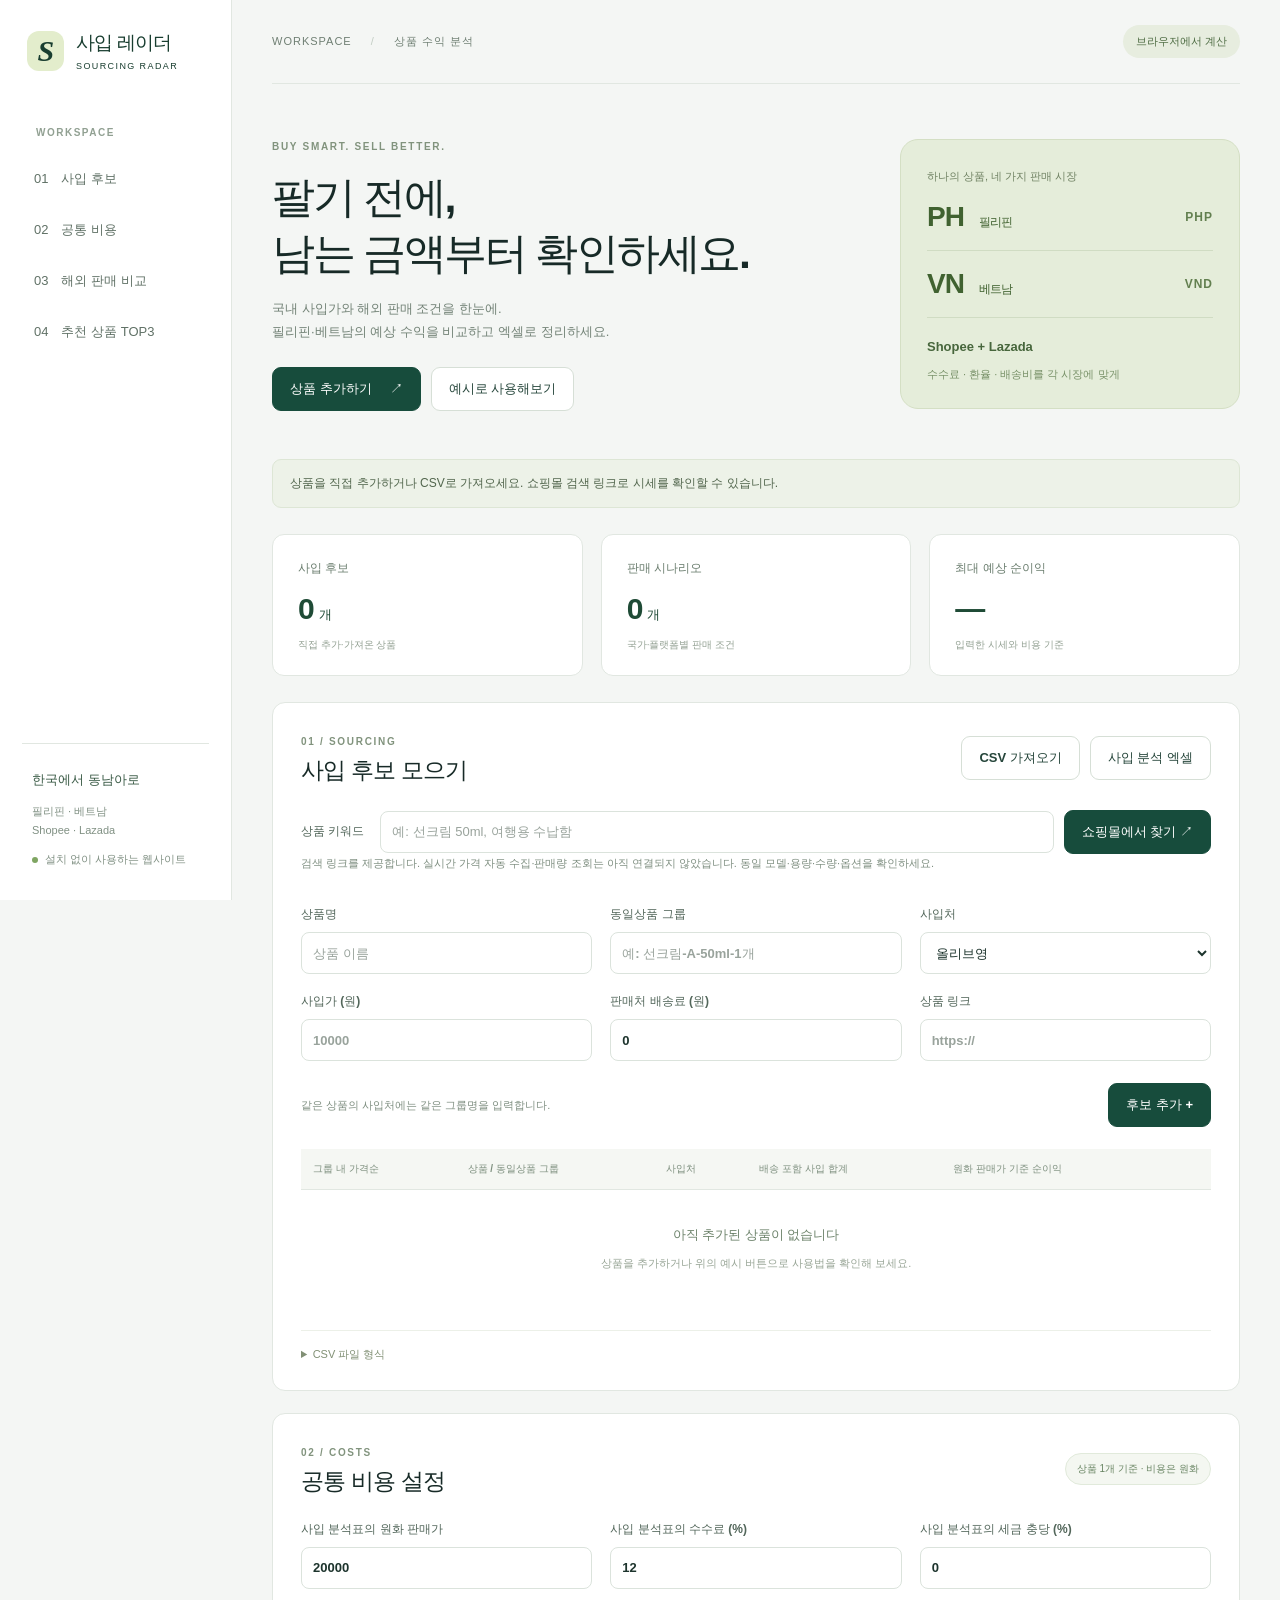
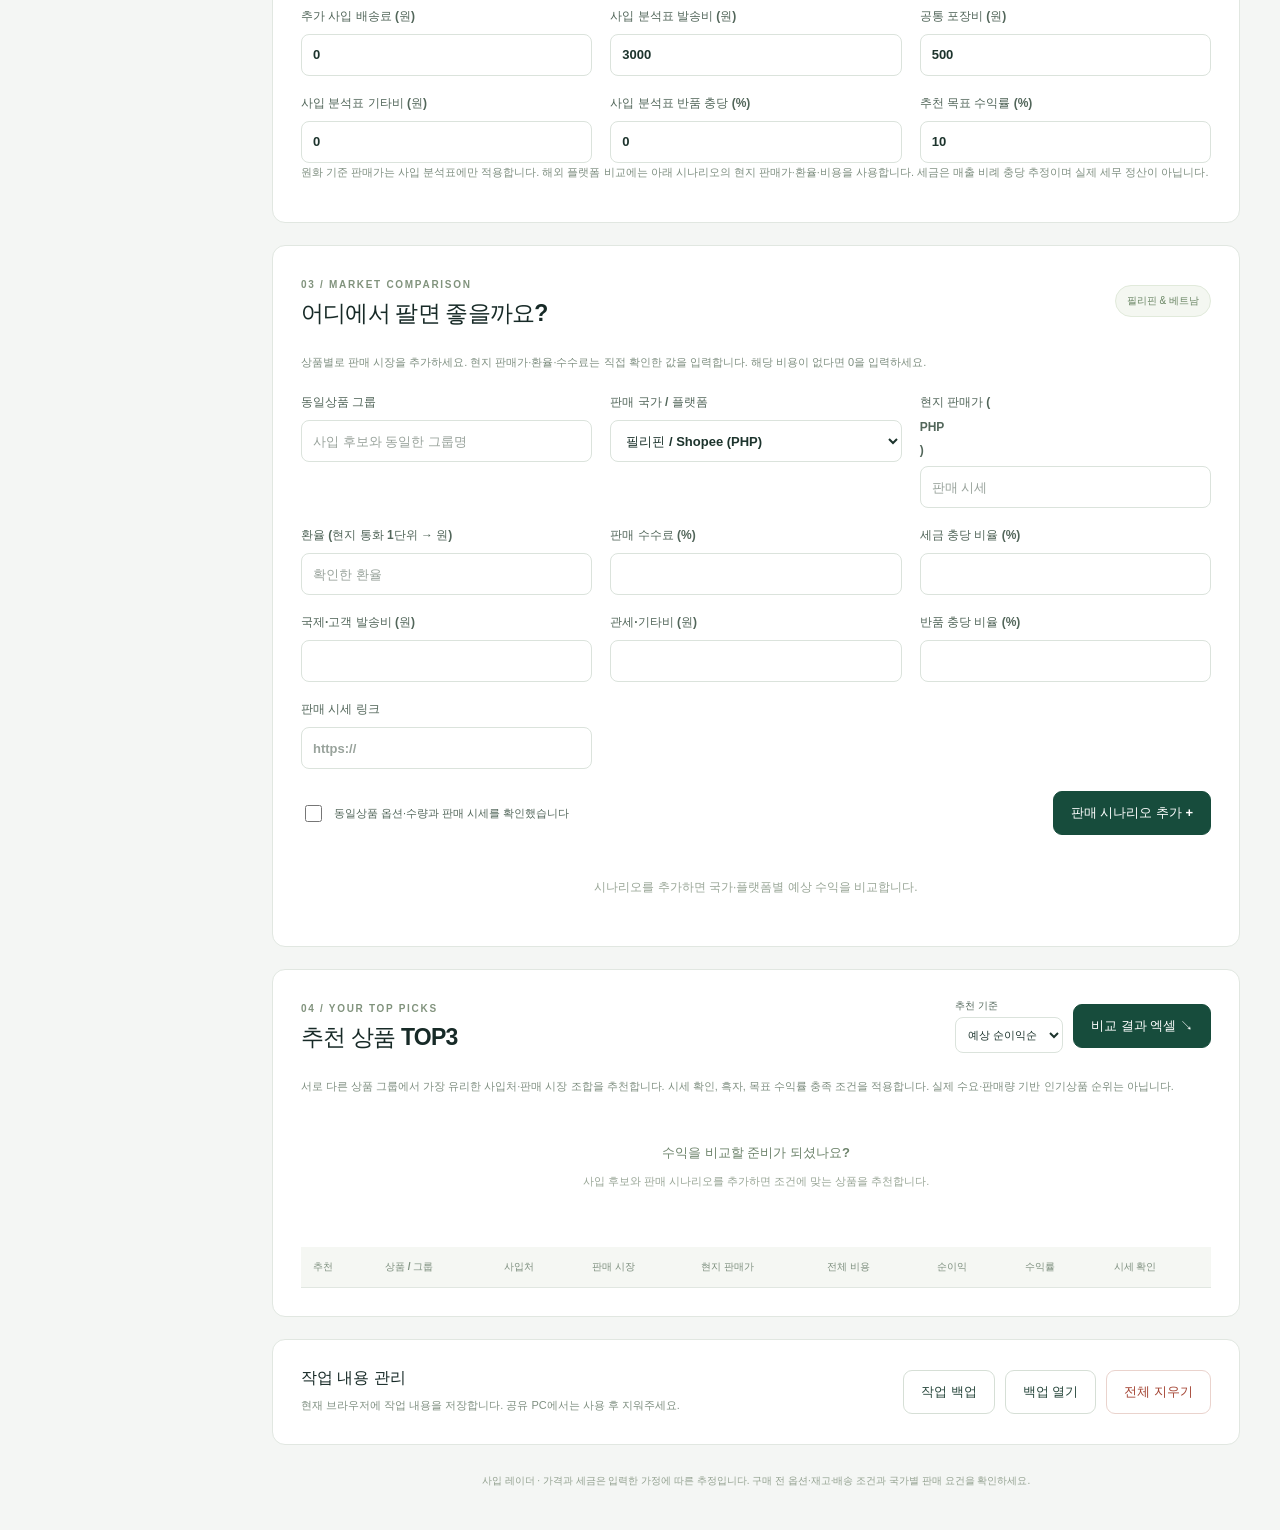
==== index.html @ 981b8dc1 "Publish installation-free sourcing website" ====
<!doctype html>
<html lang="ko">
<head>
  <meta charset="utf-8">
  <meta name="viewport" content="width=device-width,initial-scale=1">
  <meta name="description" content="한국 사입 상품의 필리핀·베트남 판매 수익을 비교하고 추천 TOP3와 엑셀 분석표를 만드는 사입 레이더">
  <title>사입 레이더 · 필리핀 & 베트남</title>
  <link rel="stylesheet" href="styles.css">
  <script defer src="core.js"></script>
  <script defer src="xlsx.js"></script>
  <script defer src="site.js"></script>
</head>
<body>
<aside class="sidebar">
  <a class="brand" href="#home"><span class="brand-icon">S</span><span>사입 레이더<small>SOURCING RADAR</small></span></a>
  <span class="nav-label">WORKSPACE</span>
  <nav aria-label="주요 메뉴"><a href="#products">01　사입 후보</a><a href="#costs">02　공통 비용</a><a href="#markets">03　해외 판매 비교</a><a href="#recommendations">04　추천 상품 TOP3</a></nav>
  <div class="sidebar-note"><strong>한국에서 동남아로</strong><p>필리핀 · 베트남<br>Shopee · Lazada</p><span class="dot"></span> 설치 없이 사용하는 웹사이트</div>
</aside>
<main id="home">
  <header><span class="breadcrumb">WORKSPACE <span>/</span> 상품 수익 분석</span><span class="status-pill">브라우저에서 계산</span></header>
  <section class="hero">
    <div><span class="eyebrow">BUY SMART. SELL BETTER.</span><h1>팔기 전에,<br>남는 금액부터 확인하세요.</h1><p>국내 사입가와 해외 판매 조건을 한눈에.<br>필리핀·베트남의 예상 수익을 비교하고 엑셀로 정리하세요.</p><div class="actions"><a class="button" href="#products">상품 추가하기 <span>↗</span></a><button id="demo" class="secondary">예시로 사용해보기</button></div></div>
    <div class="hero-card"><span>하나의 상품, 네 가지 판매 시장</span><div class="market-pair"><strong>PH <small>필리핀</small></strong><b>PHP</b></div><div class="market-pair"><strong>VN <small>베트남</small></strong><b>VND</b></div><p>Shopee + Lazada</p><small>수수료 · 환율 · 배송비를 각 시장에 맞게</small></div>
  </section>
  <div id="startup" class="notice">화면을 준비하고 있습니다. 안내가 계속 표시되면 새로고침해 주세요.</div>
  <div id="demo-banner" class="notice warning" hidden><strong>예시 데이터입니다.</strong> 표시된 상품·시세·환율·수수료는 기능 설명용이며 실제 가격이 아닙니다. 실제 분석 전 목록을 비워주세요.</div>
  <div id="message" class="notice" role="status" aria-live="polite">상품을 직접 추가하거나 CSV로 가져오세요. 쇼핑몰 검색 링크로 시세를 확인할 수 있습니다.</div>
  <div class="stats"><div><span>사입 후보</span><strong id="stat-count">0<small>개</small></strong><small>직접 추가·가져온 상품</small></div><div><span>판매 시나리오</span><strong id="stat-offers">0<small>개</small></strong><small>국가·플랫폼별 판매 조건</small></div><div><span>최대 예상 순이익</span><strong id="stat-profit">—</strong><small>입력한 시세와 비용 기준</small></div></div>

  <section id="products" class="panel">
    <div class="section-head"><div><span class="step">01 / SOURCING</span><h2>사입 후보 모으기</h2></div><div class="actions"><label class="button secondary file-button" for="csv-file">CSV 가져오기<input id="csv-file" type="file" accept=".csv,text/csv"></label><button id="product-export" class="secondary">사입 분석 엑셀</button></div></div>
    <div class="search-row"><label class="search-label" for="keyword">상품 키워드</label><input id="keyword" placeholder="예: 선크림 50ml, 여행용 수납함"><button id="search">쇼핑몰에서 찾기 ↗</button></div>
    <p class="hint">검색 링크를 제공합니다. 실시간 가격 자동 수집·판매량 조회는 아직 연결되지 않았습니다. 동일 모델·용량·수량·옵션을 확인하세요.</p><div id="search-links" class="search-links"></div>
    <form id="product-form"><div class="fields"><label>상품명 <input id="product-title" required maxlength="2000" placeholder="상품 이름"></label><label>동일상품 그룹 <input id="product-group" required maxlength="100" placeholder="예: 선크림-A-50ml-1개" list="groups"></label><label>사입처 <select id="product-source"><option>올리브영</option><option>다이소</option><option>쿠팡</option><option>네이버쇼핑</option><option>기타</option></select></label><label>사입가 (원) <input id="product-price" required type="number" min="0" step="any" placeholder="10000"></label><label>판매처 배송료 (원) <input id="product-shipping" required type="number" min="0" step="any" value="0"></label><label>상품 링크 <input id="product-url" type="url" placeholder="https://"></label></div><div class="form-end"><span class="hint">같은 상품의 사입처에는 같은 그룹명을 입력합니다.</span><button type="submit">후보 추가 +</button></div></form>
    <div class="table-wrap"><table><thead><tr><th>그룹 내 가격순</th><th>상품 / 동일상품 그룹</th><th>사입처</th><th>배송 포함 사입 합계</th><th>원화 판매가 기준 순이익</th><th></th></tr></thead><tbody id="product-results"></tbody></table><div id="products-empty" class="empty"><strong>아직 추가된 상품이 없습니다</strong><p>상품을 추가하거나 위의 예시 버튼으로 사용법을 확인해 보세요.</p></div></div>
    <details><summary>CSV 파일 형식</summary><p class="hint">UTF-8 CSV · 필수 열 title, price · 선택 열 source, shipping, group, url. 플랫폼 비교에는 group이 필요합니다. 최대 1,000개.</p><code>title,price,source,shipping,group,url</code><p><button id="csv-sample" class="secondary">빈 CSV 양식 받기</button></p></details>
  </section>

  <section id="costs" class="panel"><div class="section-head"><div><span class="step">02 / COSTS</span><h2>공통 비용 설정</h2></div><span class="tag">상품 1개 기준 · 비용은 원화</span></div><div id="common-fields" class="fields"></div><p class="hint">원화 기준 판매가는 사입 분석표에만 적용합니다. 해외 플랫폼 비교에는 아래 시나리오의 현지 판매가·환율·비용을 사용합니다. 세금은 매출 비례 충당 추정이며 실제 세무 정산이 아닙니다.</p></section>

  <section id="markets" class="panel"><div class="section-head"><div><span class="step">03 / MARKET COMPARISON</span><h2>어디에서 팔면 좋을까요?</h2></div><span class="tag">필리핀 & 베트남</span></div><p class="hint">상품별로 판매 시장을 추가하세요. 현지 판매가·환율·수수료는 직접 확인한 값을 입력합니다. 해당 비용이 없다면 0을 입력하세요.</p>
    <form id="offer-form"><div class="fields"><label>동일상품 그룹 <input id="offer-group" required maxlength="100" list="groups" placeholder="사입 후보와 동일한 그룹명"></label><label>판매 국가 / 플랫폼 <select id="offer-market"></select></label><label>현지 판매가 (<span id="currency-label">PHP</span>) <input id="offer-sale_price" required type="number" min="0" step="any" placeholder="판매 시세"></label><label>환율 (현지 통화 1단위 → 원) <input id="offer-exchange_rate" required type="number" min="0.000000001" step="any" placeholder="확인한 환율"></label><label>판매 수수료 (%) <input id="offer-fee_pct" required type="number" min="0" max="100" step="any"></label><label>세금 충당 비율 (%) <input id="offer-tax_pct" required type="number" min="0" max="100" step="any"></label><label>국제·고객 발송비 (원) <input id="offer-outbound_shipping" required type="number" min="0" step="any"></label><label>관세·기타비 (원) <input id="offer-other_cost" required type="number" min="0" step="any"></label><label>반품 충당 비율 (%) <input id="offer-refund_pct" required type="number" min="0" max="100" step="any"></label><label>판매 시세 링크 <input id="offer-sale_url" type="url" placeholder="https://"></label></div><div class="form-end"><label class="checkbox"><input id="offer-confirmed" type="checkbox"> 동일상품 옵션·수량과 판매 시세를 확인했습니다</label><button type="submit">판매 시나리오 추가 +</button></div></form>
    <div id="offer-list" class="offer-list"></div><div id="offers-empty" class="empty small-empty">시나리오를 추가하면 국가·플랫폼별 예상 수익을 비교합니다.</div>
  </section>

  <section id="recommendations" class="panel"><div class="section-head"><div><span class="step">04 / YOUR TOP PICKS</span><h2>추천 상품 TOP3</h2></div><div class="actions"><label class="compact-label">추천 기준<select id="metric"><option value="profit">예상 순이익순</option><option value="roi_pct">예상 수익률순</option></select></label><button id="comparison-export">비교 결과 엑셀 ↘</button></div></div><p class="hint">서로 다른 상품 그룹에서 가장 유리한 사입처·판매 시장 조합을 추천합니다. 시세 확인, 흑자, 목표 수익률 충족 조건을 적용합니다. 실제 수요·판매량 기반 인기상품 순위는 아닙니다.</p><div id="top3" class="top3"></div><div id="recommendations-empty" class="empty"><strong>수익을 비교할 준비가 되셨나요?</strong><p>사입 후보와 판매 시나리오를 추가하면 조건에 맞는 상품을 최대 3개 추천합니다.</p></div><p id="compare-note" class="hint" role="status"></p><div class="table-wrap"><table><thead><tr><th>추천</th><th>상품 / 그룹</th><th>사입처</th><th>판매 시장</th><th>현지 판매가</th><th>전체 비용</th><th>순이익</th><th>수익률</th><th>시세 확인</th></tr></thead><tbody id="comparison-results"></tbody></table></div></section>

  <section class="panel data-panel"><div><h3>작업 내용 관리</h3><p class="hint" id="storage-note">현재 브라우저에 작업 내용을 저장합니다. 공유 PC에서는 사용 후 지워주세요.</p></div><div class="actions"><button id="backup" class="secondary">작업 백업</button><label class="button secondary file-button" for="restore-file">백업 열기<input id="restore-file" type="file" accept=".json,application/json"></label><button id="clear" class="danger">전체 지우기</button></div></section>
  <footer>사입 레이더 · 가격과 세금은 입력한 가정에 따른 추정입니다. 구매 전 옵션·재고·배송 조건과 국가별 판매 요건을 확인하세요.</footer>
</main><datalist id="groups"></datalist><noscript><div class="noscript">이 사이트는 JavaScript를 사용합니다. 브라우저에서 JavaScript를 허용해 주세요.</div></noscript>
</body></html>
---- styles.css ----
:root{font-family:Inter,-apple-system,BlinkMacSystemFont,"Segoe UI","Noto Sans KR",sans-serif;color:#172a27;background:#f4f6f4;font-synthesis:none;--green:#174c3c;--muted:#74827b;--line:#e1e7e1}*{box-sizing:border-box}html{scroll-behavior:smooth;scroll-padding-top:25px}body{margin:0}a{color:var(--green)}button,input,select{font:inherit}button,.button{display:inline-flex;justify-content:center;align-items:center;gap:18px;border:1px solid var(--green);border-radius:9px;padding:12px 17px;background:var(--green);color:white;font-size:13px;font-weight:650;text-decoration:none;cursor:pointer;white-space:nowrap}button:hover,.button:hover{filter:brightness(1.08)}button:focus-visible,a:focus-visible,input:focus-visible,select:focus-visible{outline:3px solid #e9ae5a;outline-offset:3px}.secondary{background:white;border-color:#d6dfd6;color:#26463b}.danger{background:white;border-color:#ead3cd;color:#a34332}input,select{width:100%;min-width:0;border:1px solid #dbe3dc;background:#fff;color:#1d342d;border-radius:8px;padding:11px;font-size:13px;min-height:42px}input::placeholder{color:#99a39c}label{display:flex;flex-direction:column;gap:9px;font-size:12px;font-weight:600;color:#52665a}input[type=checkbox]{width:17px;min-height:17px;flex-shrink:0;accent-color:var(--green)}h1,h2,h3,p{margin-top:0}h2{font-size:23px;letter-spacing:-.8px;margin:6px 0 0}h3{font-size:16px;margin-bottom:7px}p{line-height:1.75}.sidebar{position:fixed;inset:0 auto 0 0;width:232px;background:#fff;border-right:1px solid var(--line);padding:30px 22px;display:flex;flex-direction:column;z-index:2}.brand{display:flex;gap:12px;align-items:center;text-decoration:none;font-size:19px;font-weight:800;color:#193e30;letter-spacing:-.8px;margin:0 0 56px 5px}.brand-icon{width:37px;height:40px;background:#e3edcc;border-radius:12px;display:grid;place-items:center;font-family:Georgia,serif;font-style:italic;font-size:30px}.brand small{display:block;font-size:9px;letter-spacing:1.4px;font-weight:500;margin-top:5px}.nav-label{font-size:10px;font-weight:700;color:#91a092;letter-spacing:1.5px;margin:0 14px 18px}nav a{display:block;padding:14px 12px;margin-bottom:5px;border-radius:8px;text-decoration:none;font-size:13px;color:#607166}nav a:hover{background:#eef3e9;color:#174c3c}.sidebar-note{margin-top:auto;border-top:1px solid var(--line);padding:24px 10px 0;font-size:11px;color:#819184;line-height:1.8}.sidebar-note strong{font-size:13px;color:#385944}.sidebar-note p{margin:10px 0}.dot{display:inline-block;width:6px;height:6px;background:#7fa562;border-radius:50%;margin-right:4px}main{margin-left:232px;max-width:1600px;padding:0 40px 20px}header{height:84px;border-bottom:1px solid var(--line);display:flex;align-items:center;justify-content:space-between}.breadcrumb{font-size:11px;letter-spacing:1px;color:#6f7f73}.breadcrumb span{margin:0 15px;color:#c3cdc4}.status-pill{font-size:11px;background:#e7eddf;padding:9px 13px;border-radius:25px;color:#4d6b42}.hero{padding:52px 0 36px;display:grid;grid-template-columns:1.7fr 1fr;gap:40px;align-items:center}.eyebrow,.step{font-size:10px;font-weight:700;letter-spacing:1.7px;color:#81937d}.hero h1{font-size:43px;line-height:1.3;letter-spacing:-2.3px;margin:16px 0}.hero p{font-size:13px;color:#738377;margin-bottom:24px}.hero-card{background:#e5edda;border:1px solid #d4dfc4;border-radius:18px;max-width:340px;justify-self:end;width:100%;padding:26px}.hero-card>span{font-size:11px;color:#708263}.market-pair{display:flex;align-items:center;justify-content:space-between;border-bottom:1px solid #d0dcc3;padding:17px 0}.market-pair strong{font-size:28px;letter-spacing:-1px;color:#406230}.market-pair small{font-size:12px;font-weight:500;margin-left:8px}.market-pair b{font-size:12px;letter-spacing:1px;color:#627f4f}.hero-card p{color:#47663c;font-weight:700;margin:18px 0 5px}.hero-card>small{font-size:11px;color:#789168}.actions{display:flex;align-items:center;gap:10px;flex-wrap:wrap}.notice{background:#edf2e8;color:#52664d;border:1px solid #dde6d5;padding:13px 17px;border-radius:9px;font-size:12px;line-height:1.7;margin:12px 0}.notice.error{background:#fff0eb;color:#95452c;border-color:#efc9bc}.warning{background:#fff4d9;border-color:#e8d5a7;color:#896325}.stats{display:grid;grid-template-columns:repeat(3,1fr);gap:18px;margin:26px 0}.stats>div{background:white;border:1px solid var(--line);padding:23px 25px;border-radius:12px}.stats span{font-size:12px;color:#6a7d6e}.stats strong{display:block;font-size:30px;letter-spacing:-1px;margin:15px 0 8px;color:#1f4b36}.stats strong small{font-size:13px;font-weight:500;margin-left:5px}.stats>div>small{font-size:10px;color:#92a092}.panel{background:white;border:1px solid var(--line);border-radius:13px;padding:28px;margin-bottom:22px;scroll-margin-top:25px}.section-head{display:flex;justify-content:space-between;align-items:center;gap:15px;margin-bottom:24px}.tag{font-size:10px;color:#698563;border:1px solid #e1eadb;background:#f4f7f1;border-radius:20px;padding:8px 11px}.hint{font-size:11px;color:#7f8f81;font-weight:400;line-height:1.8}.fields{display:grid;grid-template-columns:repeat(3,minmax(0,1fr));gap:19px 18px;margin-top:22px}.form-end{display:flex;justify-content:space-between;align-items:center;gap:20px;margin:22px 0}.search-row{display:flex;gap:10px;align-items:center}.search-label{white-space:nowrap;margin-right:6px}.search-row input{flex:1}.search-links{display:flex;gap:8px;flex-wrap:wrap;margin-bottom:18px}.search-links a{padding:8px 10px;border:1px solid #e1e7da;border-radius:7px;font-size:11px;text-decoration:none;color:#64815a}.table-wrap{overflow:auto;margin-top:20px}table{border-collapse:collapse;width:100%;font-size:12px;white-space:nowrap}th{padding:13px 12px;background:#f5f7f3;font-size:10px;color:#7d8f7e;font-weight:600;text-align:left;border-bottom:1px solid var(--line)}td{padding:16px 12px;border-bottom:1px solid #eef1ec;color:#516555}td.name{max-width:245px;overflow:hidden;text-overflow:ellipsis}td.name small{display:block;font-size:10px;color:#91a18f;margin-top:5px}td.positive{color:#1a7852;font-weight:750}td.negative{color:#be603e;font-weight:700}td button{font-size:10px;padding:5px 8px;background:#fff;color:#a4614f;border-color:#ecdfda}.empty{text-align:center;padding:36px 20px;color:#99a697;font-size:12px}.empty strong{font-size:13px;color:#6d836b}.empty p{font-size:11px;margin:10px 0 0}.small-empty{padding:22px}.checkbox{display:flex;flex-direction:row;align-items:center;font-size:11px;font-weight:500}.offer-list{display:grid;gap:10px}.offer-item{padding:15px;border:1px solid #e3e9dd;background:#fafbf8;border-radius:9px;display:flex;justify-content:space-between;align-items:center;gap:15px;font-size:12px}.offer-item strong{display:block;font-size:13px;margin-bottom:5px}.offer-item small{color:#85947f}.offer-item button{font-size:11px;padding:6px 10px}.compact-label{font-size:10px;gap:4px}.compact-label select{font-size:11px;min-height:36px;padding:8px}.top3{display:grid;grid-template-columns:repeat(3,minmax(0,1fr));gap:15px}.pick{background:#f2f6eb;border:1px solid #dee8d3;border-radius:11px;padding:21px}.pick .rank{font-size:10px;text-transform:uppercase;font-weight:700;letter-spacing:1px;color:#8b9b74}.pick h3{font-size:15px;margin:15px 0 10px;overflow-wrap:anywhere}.pick p{font-size:10px;color:#88967a;margin:0 0 16px}.pick strong{font-size:23px;color:#396230;display:block;letter-spacing:-.8px}.pick>small{font-size:11px;color:#788f64}.file-button{position:relative;overflow:hidden}.file-button input{position:absolute;inset:0;opacity:0;cursor:pointer;width:100%;height:100%}details{margin-top:20px;border-top:1px solid #ecf0e8;padding-top:16px}summary{cursor:pointer;font-size:11px;color:#819075}code{font-size:11px;color:#577044}.data-panel{display:flex;justify-content:space-between;align-items:center;gap:25px}.data-panel p{margin-bottom:0}footer{font-size:10px;color:#92a08f;text-align:center;line-height:1.8;padding:5px 20px 20px}.noscript{position:fixed;bottom:20px;left:20px;right:20px;background:#fff1c9;padding:20px;border-radius:12px;z-index:5}[hidden]{display:none!important}
.stats strong>span{font-size:inherit;color:inherit}
@media(min-width:1700px){main{margin-right:auto}}
@media(max-width:1150px){.sidebar{width:196px;padding:28px 15px}.brand{font-size:17px;gap:9px}main{margin-left:196px;padding:0 25px}.hero h1{font-size:36px}.hero{gap:20px}.fields{grid-template-columns:repeat(2,minmax(0,1fr))}.section-head{align-items:flex-start}.top3{gap:10px}.pick{padding:17px}.pick strong{font-size:19px}.panel{padding:23px}}
@media(max-width:760px){.sidebar{position:static;width:auto;border-right:0;border-bottom:1px solid var(--line);padding:18px 20px}.brand{margin:0}.brand-icon{width:31px;height:33px;font-size:25px}.nav-label,.sidebar-note{display:none}nav{display:flex;overflow:auto;gap:8px;margin-top:14px}nav a{white-space:nowrap;padding:8px 9px;font-size:11px;margin:0}main{margin-left:0;padding:0 16px}header{height:58px}.breadcrumb{font-size:9px;letter-spacing:0}.breadcrumb span{margin:0 5px}.status-pill{font-size:9px;padding:6px 9px}.hero{padding:28px 0 20px;grid-template-columns:1fr}.hero h1{font-size:34px;letter-spacing:-1.8px}.hero-card{display:none}.hero p{font-size:12px}.stats{gap:7px;margin:18px 0}.stats>div{padding:15px 10px}.stats span{font-size:10px}.stats strong{font-size:20px;margin:12px 0 4px}.stats>div>small{font-size:8px}.panel{padding:20px 16px}.section-head{flex-direction:column;gap:14px}h2{font-size:21px}.search-row{flex-wrap:wrap}.search-label{width:100%;font-size:11px}.search-row button{padding:11px;font-size:11px}.search-row input{min-width:120px}.fields{gap:15px 12px}.fields label{font-size:11px}input,select{font-size:12px;padding:10px}.form-end{align-items:flex-start;flex-direction:column;gap:13px}.form-end button{align-self:flex-end}.top3{grid-template-columns:1fr}.pick{display:grid;grid-template-columns:1fr auto;column-gap:10px}.pick .rank{grid-column:1/-1}.pick h3{grid-column:1}.pick p{grid-column:1;margin-bottom:0}.pick strong{grid-column:2;grid-row:2;align-self:center}.pick>small{grid-column:2;grid-row:3;text-align:right}.data-panel{flex-direction:column;align-items:flex-start}.offer-item{font-size:11px}.offer-item strong{font-size:12px}.checkbox{font-size:10px}.notice{font-size:11px}footer{font-size:9px;padding:0 8px 22px}}
@media(prefers-reduced-motion:reduce){html{scroll-behavior:auto}}
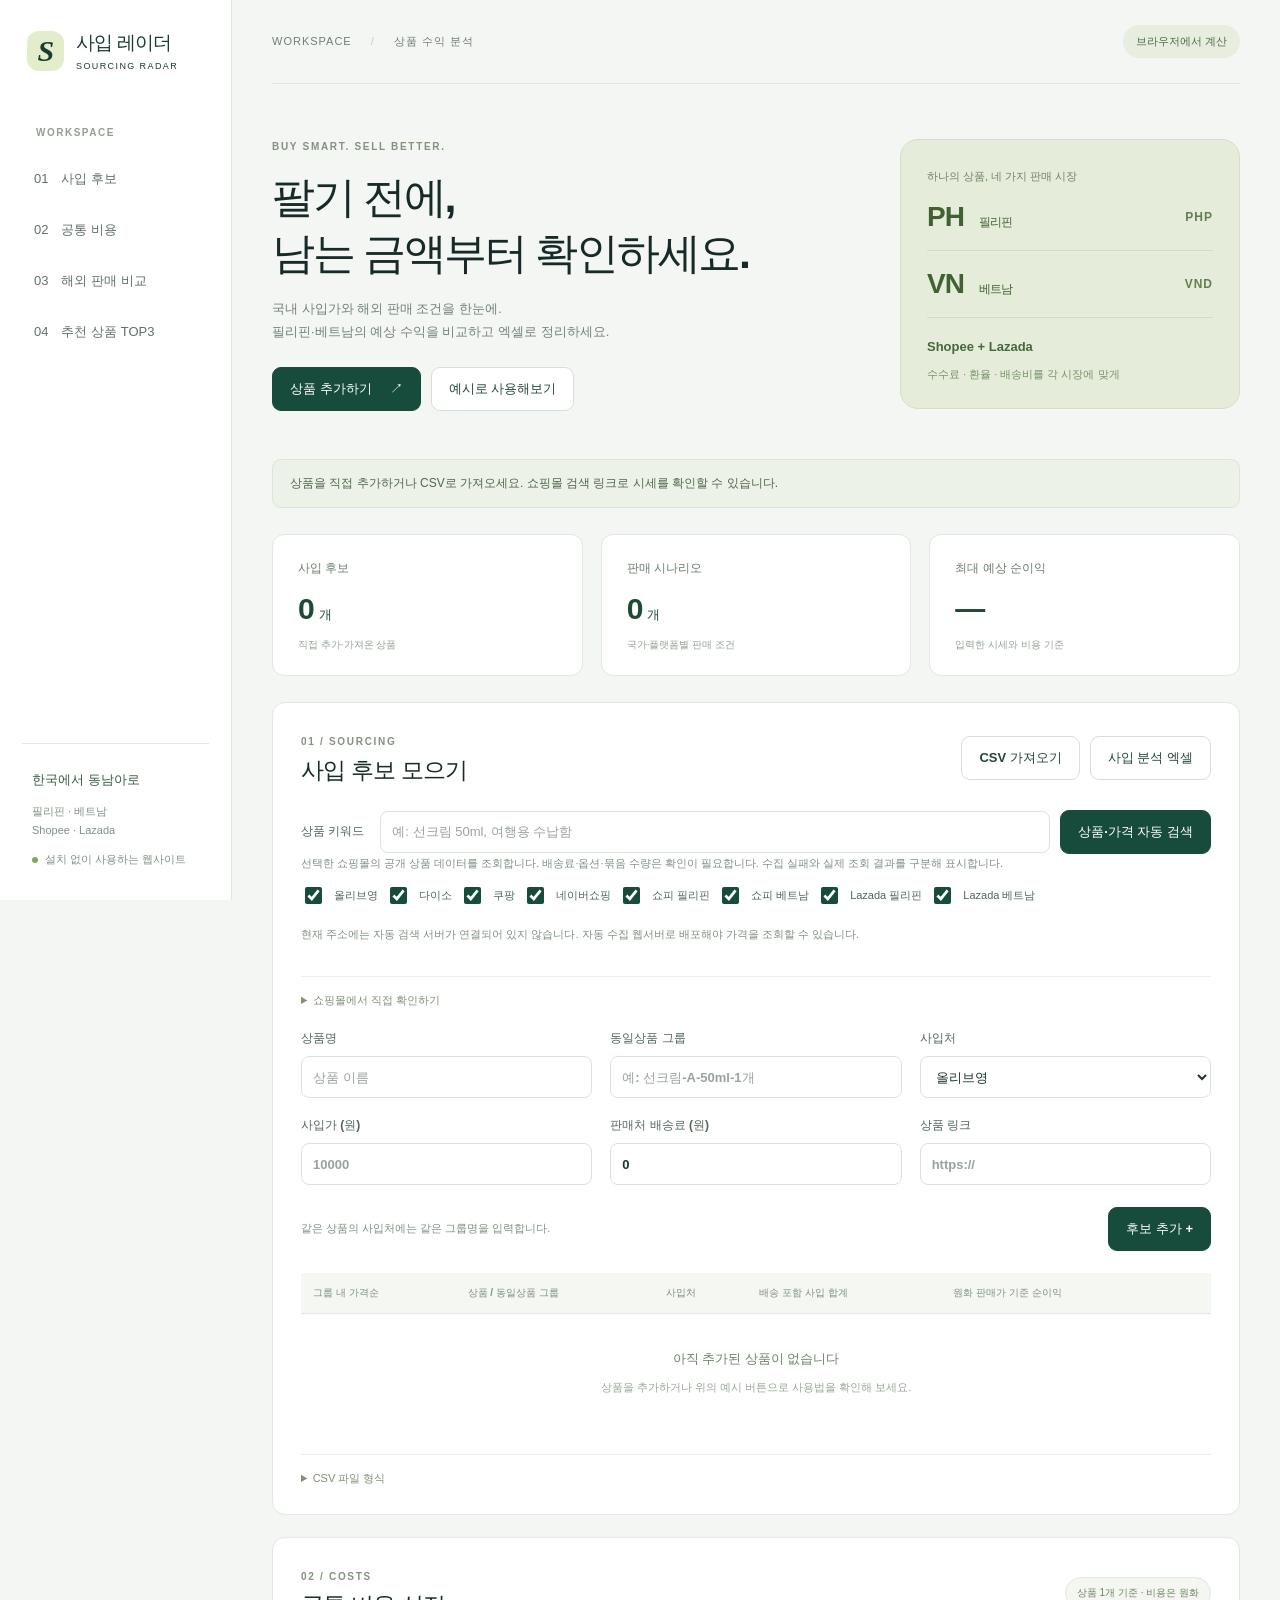
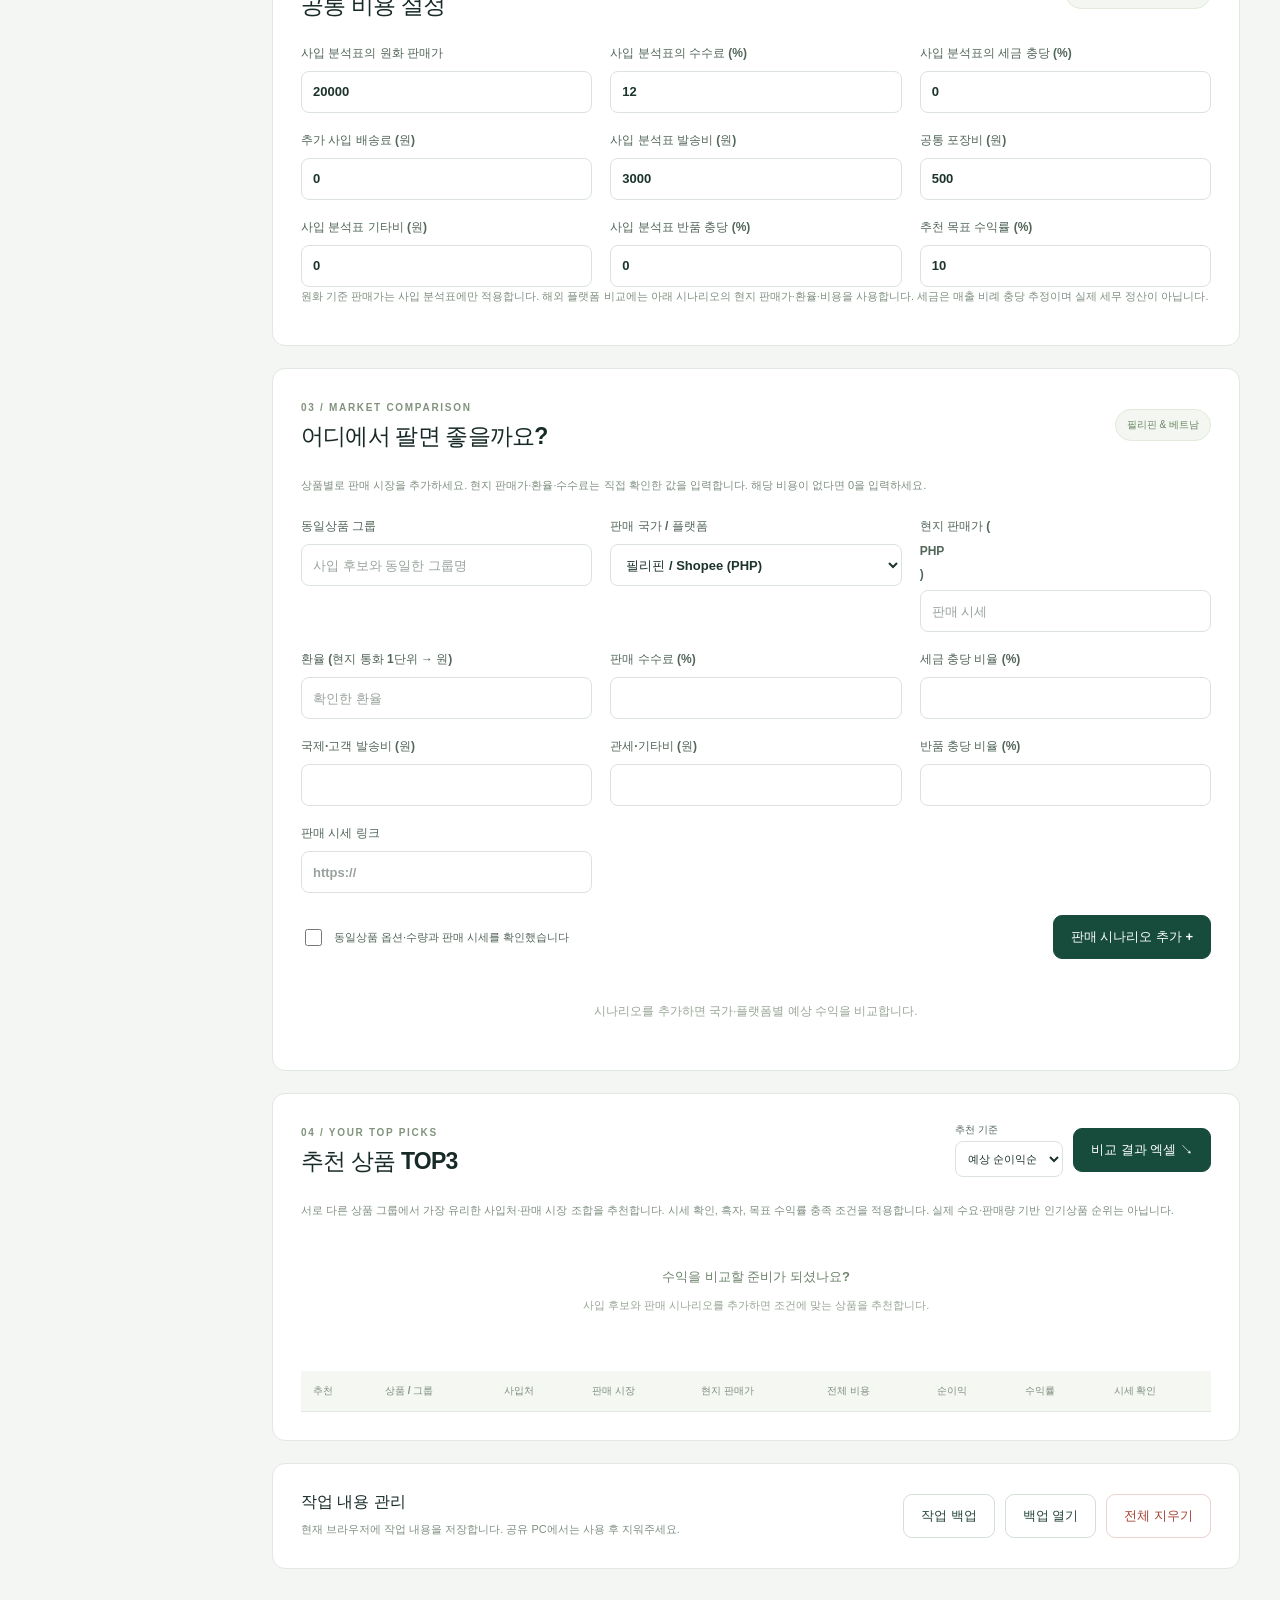
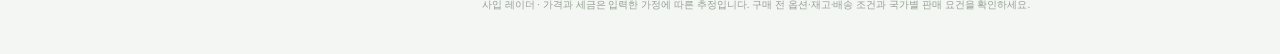
==== commit 6c9bea85: "Publish automatic search status and server-backed web integration" ====
--- a/index.html
+++ b/index.html
@@ -8,6 +8,7 @@
   <link rel="stylesheet" href="styles.css">
   <script defer src="core.js"></script>
   <script defer src="xlsx.js"></script>
+  <script defer src="config.js"></script>
   <script defer src="site.js"></script>
 </head>
 <body>
@@ -30,9 +31,13 @@
 
   <section id="products" class="panel">
     <div class="section-head"><div><span class="step">01 / SOURCING</span><h2>사입 후보 모으기</h2></div><div class="actions"><label class="button secondary file-button" for="csv-file">CSV 가져오기<input id="csv-file" type="file" accept=".csv,text/csv"></label><button id="product-export" class="secondary">사입 분석 엑셀</button></div></div>
-    <div class="search-row"><label class="search-label" for="keyword">상품 키워드</label><input id="keyword" placeholder="예: 선크림 50ml, 여행용 수납함"><button id="search">쇼핑몰에서 찾기 ↗</button></div>
-    <p class="hint">검색 링크를 제공합니다. 실시간 가격 자동 수집·판매량 조회는 아직 연결되지 않았습니다. 동일 모델·용량·수량·옵션을 확인하세요.</p><div id="search-links" class="search-links"></div>
-    <form id="product-form"><div class="fields"><label>상품명 <input id="product-title" required maxlength="2000" placeholder="상품 이름"></label><label>동일상품 그룹 <input id="product-group" required maxlength="100" placeholder="예: 선크림-A-50ml-1개" list="groups"></label><label>사입처 <select id="product-source"><option>올리브영</option><option>다이소</option><option>쿠팡</option><option>네이버쇼핑</option><option>기타</option></select></label><label>사입가 (원) <input id="product-price" required type="number" min="0" step="any" placeholder="10000"></label><label>판매처 배송료 (원) <input id="product-shipping" required type="number" min="0" step="any" value="0"></label><label>상품 링크 <input id="product-url" type="url" placeholder="https://"></label></div><div class="form-end"><span class="hint">같은 상품의 사입처에는 같은 그룹명을 입력합니다.</span><button type="submit">후보 추가 +</button></div></form>
+    <div class="search-row"><label class="search-label" for="keyword">상품 키워드</label><input id="keyword" placeholder="예: 선크림 50ml, 여행용 수납함"><button id="search">상품·가격 자동 검색</button></div>
+    <p class="hint">선택한 쇼핑몰의 공개 상품 데이터를 조회합니다. 배송료·옵션·묶음 수량은 확인이 필요합니다. 수집 실패와 실제 조회 결과를 구분해 표시합니다.</p>
+    <div id="source-picker" class="search-links" aria-label="자동 검색 쇼핑몰"></div>
+    <p id="collector-message" class="hint" role="status">자동 검색을 준비하고 있습니다.</p><div id="source-status" class="search-links"></div>
+    <div class="table-wrap" id="collected-table" hidden><table><thead><tr><th>상품</th><th>출처 / 국가</th><th>조회 가격</th><th>배송료</th><th>조회 시각</th><th>계산에 사용</th></tr></thead><tbody id="collected-results"></tbody></table></div>
+    <details><summary>쇼핑몰에서 직접 확인하기</summary><div id="search-links" class="search-links"></div></details>
+    <form id="product-form"><p id="acquired-meta" class="hint"></p><div class="fields"><label>상품명 <input id="product-title" required maxlength="2000" placeholder="상품 이름"></label><label>동일상품 그룹 <input id="product-group" required maxlength="100" placeholder="예: 선크림-A-50ml-1개" list="groups"></label><label>사입처 <select id="product-source"><option>올리브영</option><option>다이소</option><option>쿠팡</option><option>네이버쇼핑</option><option>기타</option></select></label><label>사입가 (원) <input id="product-price" required type="number" min="0" step="any" placeholder="10000"></label><label>판매처 배송료 (원) <input id="product-shipping" required type="number" min="0" step="any" value="0"></label><label>상품 링크 <input id="product-url" type="url" placeholder="https://"></label></div><div class="form-end"><span class="hint">같은 상품의 사입처에는 같은 그룹명을 입력합니다.</span><button type="submit">후보 추가 +</button></div></form>
     <div class="table-wrap"><table><thead><tr><th>그룹 내 가격순</th><th>상품 / 동일상품 그룹</th><th>사입처</th><th>배송 포함 사입 합계</th><th>원화 판매가 기준 순이익</th><th></th></tr></thead><tbody id="product-results"></tbody></table><div id="products-empty" class="empty"><strong>아직 추가된 상품이 없습니다</strong><p>상품을 추가하거나 위의 예시 버튼으로 사용법을 확인해 보세요.</p></div></div>
     <details><summary>CSV 파일 형식</summary><p class="hint">UTF-8 CSV · 필수 열 title, price · 선택 열 source, shipping, group, url. 플랫폼 비교에는 group이 필요합니다. 최대 1,000개.</p><code>title,price,source,shipping,group,url</code><p><button id="csv-sample" class="secondary">빈 CSV 양식 받기</button></p></details>
   </section>
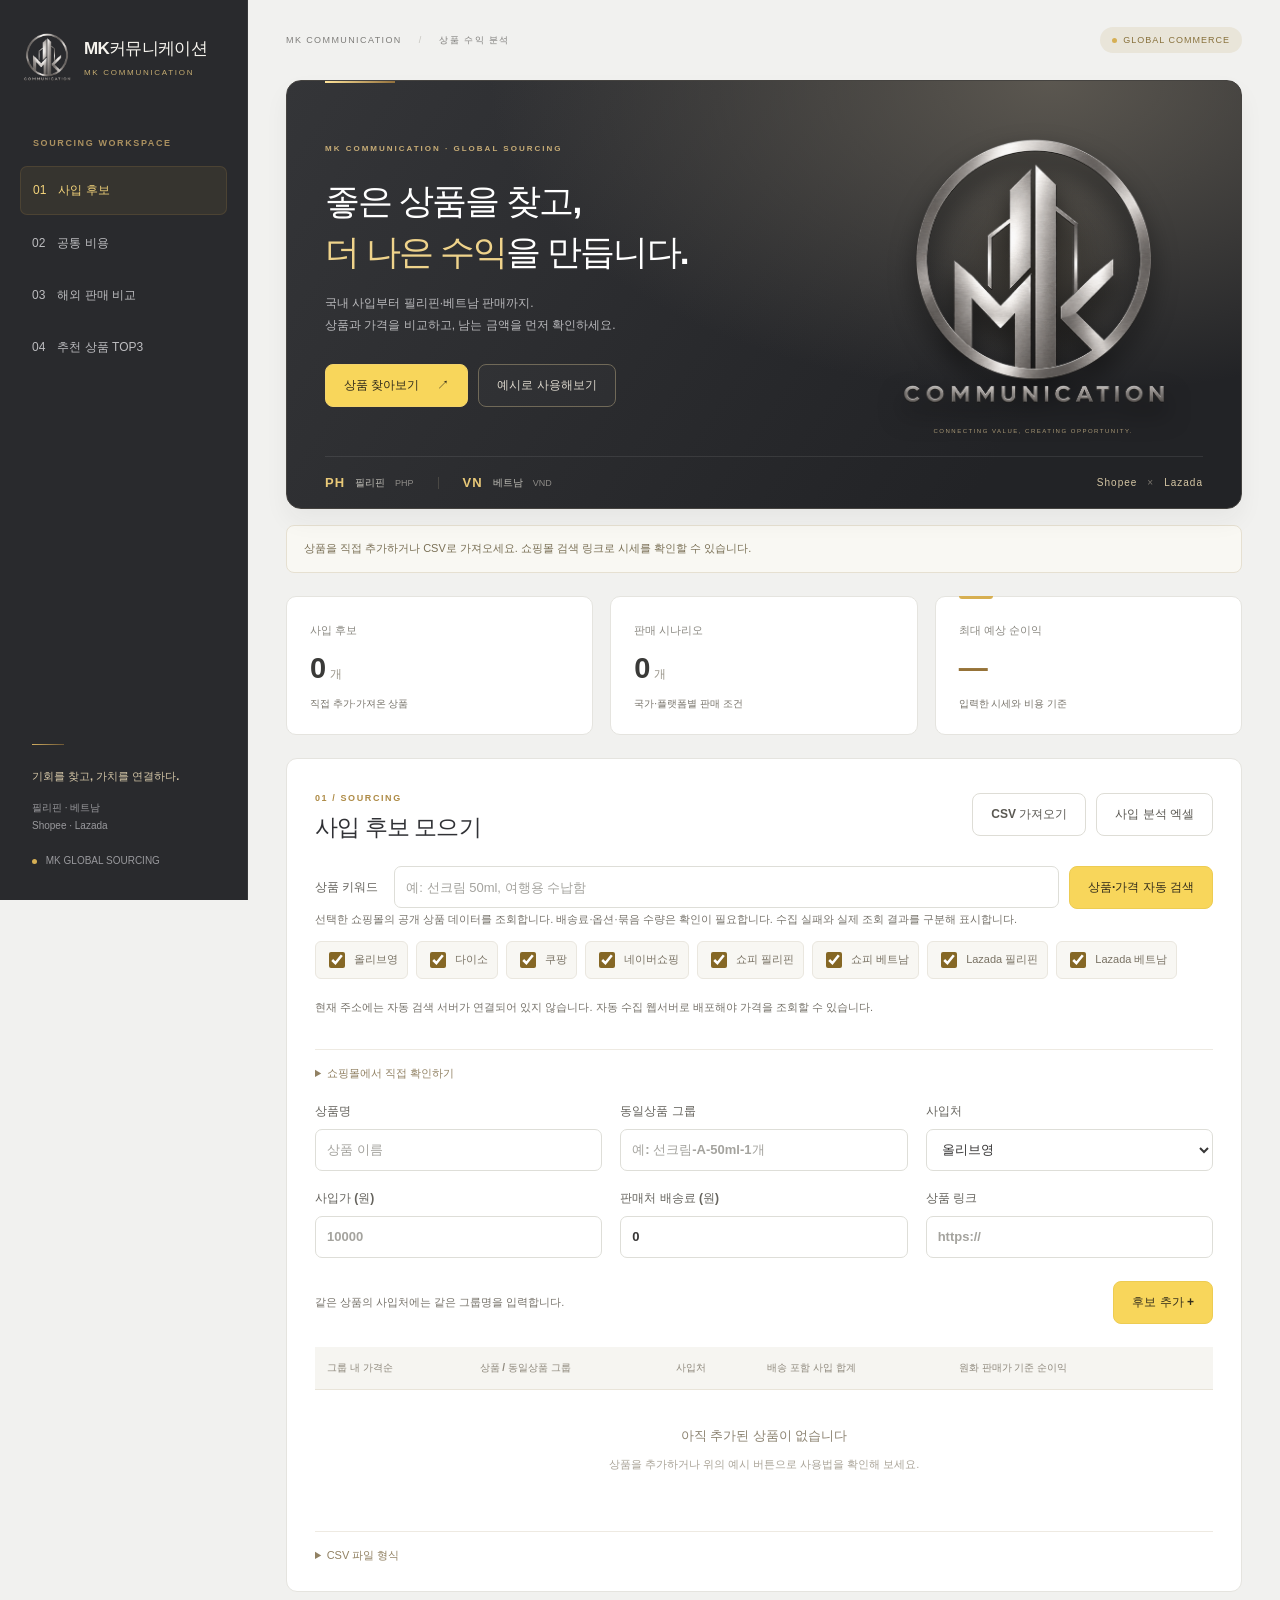
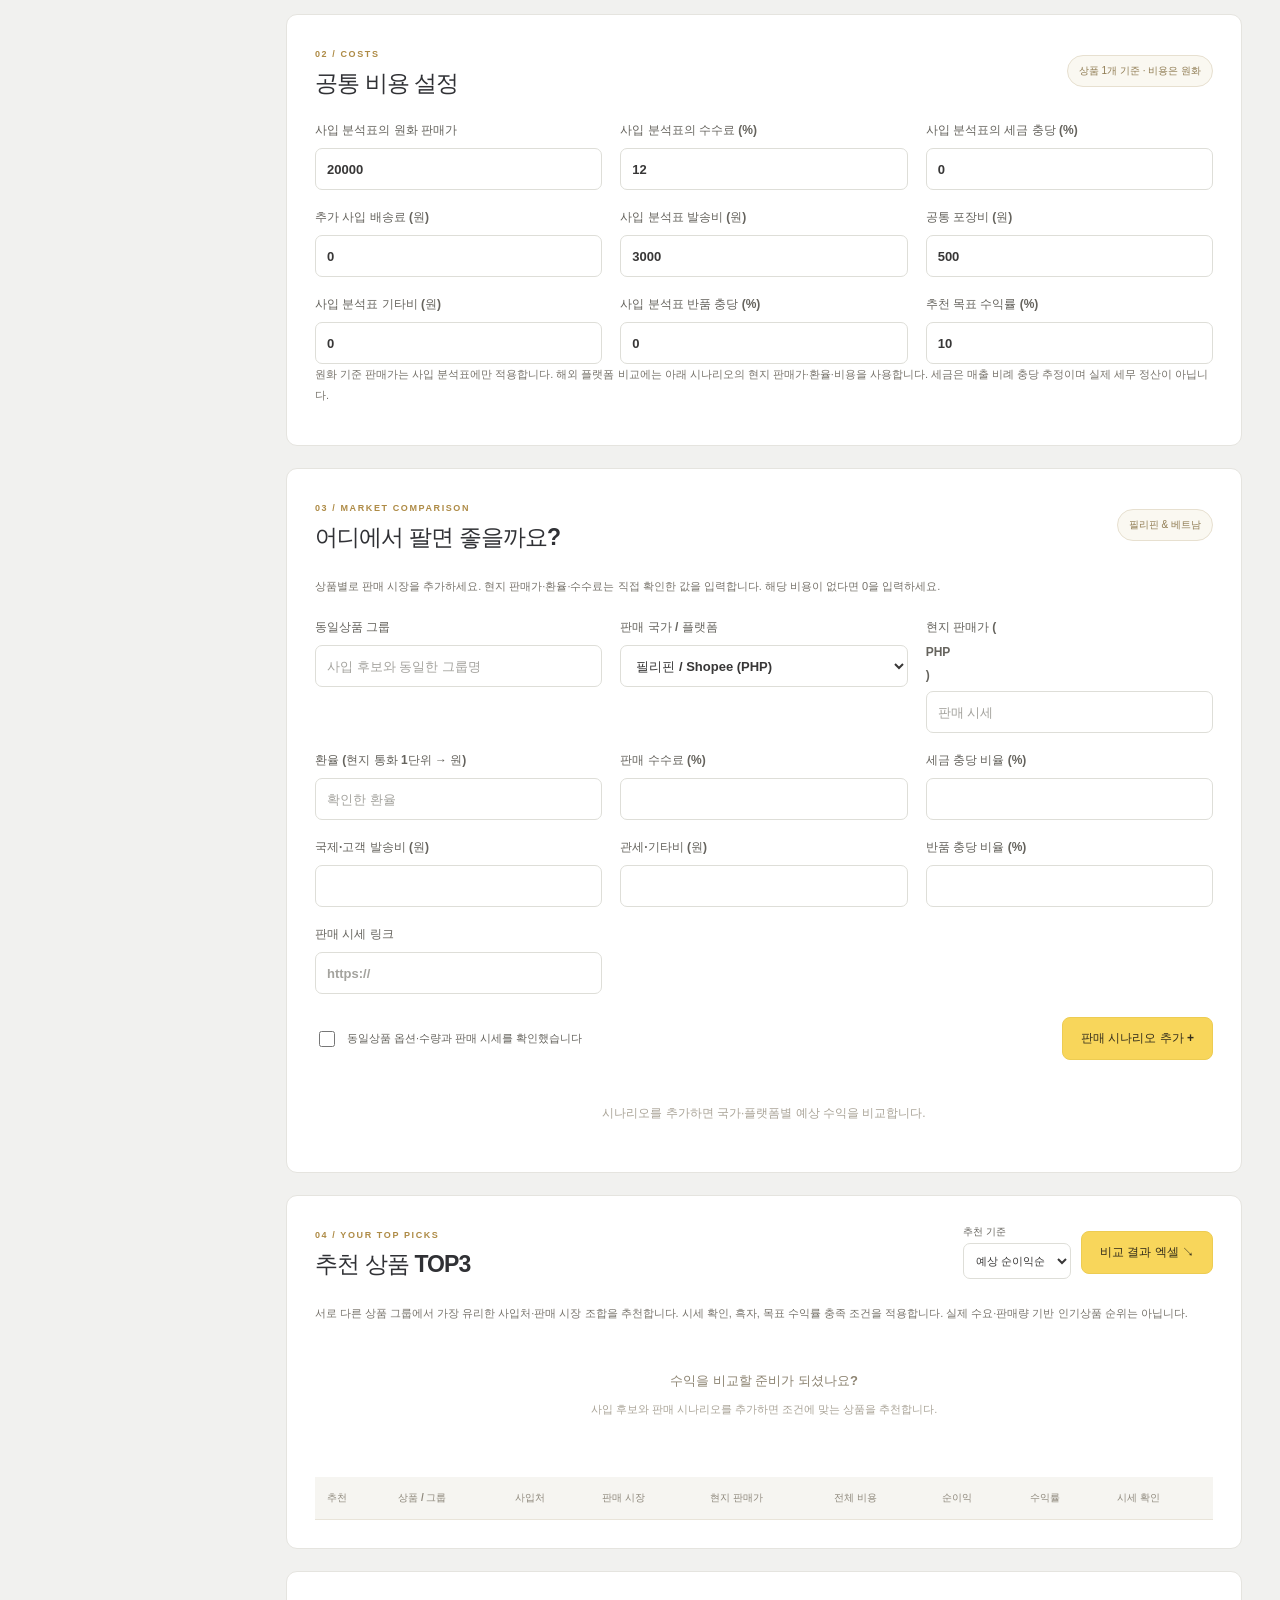
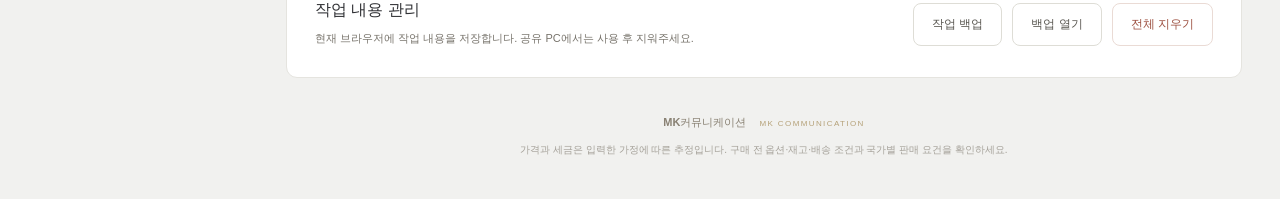
==== commit 9d4dde59: "Publish MK Communication website branding" ====
--- a/index.html
+++ b/index.html
@@ -3,26 +3,29 @@
 <head>
   <meta charset="utf-8">
   <meta name="viewport" content="width=device-width,initial-scale=1">
-  <meta name="description" content="한국 사입 상품의 필리핀·베트남 판매 수익을 비교하고 추천 TOP3와 엑셀 분석표를 만드는 사입 레이더">
-  <title>사입 레이더 · 필리핀 & 베트남</title>
+  <meta name="description" content="MK커뮤니케이션의 글로벌 사입·판매 분석. 국내 상품 검색부터 필리핀·베트남 수익 비교, 추천 TOP3와 엑셀 정리까지.">
+  <meta name="theme-color" content="#28292c">
+  <title>MK커뮤니케이션 · 글로벌 소싱</title>
+  <link rel="icon" href="assets/mk-logo.png" type="image/png">
   <link rel="stylesheet" href="styles.css">
   <script defer src="core.js"></script>
   <script defer src="xlsx.js"></script>
   <script defer src="config.js"></script>
   <script defer src="site.js"></script>
 </head>
-<body>
+<body data-app="mk-sourcing">
 <aside class="sidebar">
-  <a class="brand" href="#home"><span class="brand-icon">S</span><span>사입 레이더<small>SOURCING RADAR</small></span></a>
-  <span class="nav-label">WORKSPACE</span>
+  <a class="brand" href="#home" aria-label="MK커뮤니케이션 홈"><img class="brand-icon" src="assets/mk-logo.png" alt="MK 로고" width="56" height="56"><span>MK커뮤니케이션<small>MK COMMUNICATION</small></span></a>
+  <span class="nav-label">SOURCING WORKSPACE</span>
   <nav aria-label="주요 메뉴"><a href="#products">01　사입 후보</a><a href="#costs">02　공통 비용</a><a href="#markets">03　해외 판매 비교</a><a href="#recommendations">04　추천 상품 TOP3</a></nav>
-  <div class="sidebar-note"><strong>한국에서 동남아로</strong><p>필리핀 · 베트남<br>Shopee · Lazada</p><span class="dot"></span> 설치 없이 사용하는 웹사이트</div>
+  <div class="sidebar-note"><span class="sidebar-line"></span><strong>기회를 찾고, 가치를 연결하다.</strong><p>필리핀 · 베트남<br>Shopee · Lazada</p><span class="dot"></span> MK GLOBAL SOURCING</div>
 </aside>
 <main id="home">
-  <header><span class="breadcrumb">WORKSPACE <span>/</span> 상품 수익 분석</span><span class="status-pill">브라우저에서 계산</span></header>
+  <header><span class="breadcrumb">MK COMMUNICATION <span>/</span> 상품 수익 분석</span><span class="status-pill"><span class="dot"></span> GLOBAL COMMERCE</span></header>
   <section class="hero">
-    <div><span class="eyebrow">BUY SMART. SELL BETTER.</span><h1>팔기 전에,<br>남는 금액부터 확인하세요.</h1><p>국내 사입가와 해외 판매 조건을 한눈에.<br>필리핀·베트남의 예상 수익을 비교하고 엑셀로 정리하세요.</p><div class="actions"><a class="button" href="#products">상품 추가하기 <span>↗</span></a><button id="demo" class="secondary">예시로 사용해보기</button></div></div>
-    <div class="hero-card"><span>하나의 상품, 네 가지 판매 시장</span><div class="market-pair"><strong>PH <small>필리핀</small></strong><b>PHP</b></div><div class="market-pair"><strong>VN <small>베트남</small></strong><b>VND</b></div><p>Shopee + Lazada</p><small>수수료 · 환율 · 배송비를 각 시장에 맞게</small></div>
+    <div class="hero-copy"><span class="eyebrow">MK COMMUNICATION · GLOBAL SOURCING</span><h1>좋은 상품을 찾고,<br><em>더 나은 수익</em>을 만듭니다.</h1><p>국내 사입부터 필리핀·베트남 판매까지.<br>상품과 가격을 비교하고, 남는 금액을 먼저 확인하세요.</p><div class="actions"><a class="button" href="#products">상품 찾아보기 <span>↗</span></a><button id="demo" class="secondary">예시로 사용해보기</button></div></div>
+    <div class="hero-brand" aria-hidden="true"><div class="logo-stage"><img src="assets/mk-logo.png" alt="" width="340" height="340"></div><span class="hero-signature">CONNECTING VALUE, CREATING OPPORTUNITY.</span></div>
+    <div class="hero-markets"><span><b>PH</b> 필리핀 <small>PHP</small></span><i></i><span><b>VN</b> 베트남 <small>VND</small></span><span class="market-platforms">Shopee <span>×</span> Lazada</span></div>
   </section>
   <div id="startup" class="notice">화면을 준비하고 있습니다. 안내가 계속 표시되면 새로고침해 주세요.</div>
   <div id="demo-banner" class="notice warning" hidden><strong>예시 데이터입니다.</strong> 표시된 상품·시세·환율·수수료는 기능 설명용이며 실제 가격이 아닙니다. 실제 분석 전 목록을 비워주세요.</div>
@@ -52,6 +55,6 @@
   <section id="recommendations" class="panel"><div class="section-head"><div><span class="step">04 / YOUR TOP PICKS</span><h2>추천 상품 TOP3</h2></div><div class="actions"><label class="compact-label">추천 기준<select id="metric"><option value="profit">예상 순이익순</option><option value="roi_pct">예상 수익률순</option></select></label><button id="comparison-export">비교 결과 엑셀 ↘</button></div></div><p class="hint">서로 다른 상품 그룹에서 가장 유리한 사입처·판매 시장 조합을 추천합니다. 시세 확인, 흑자, 목표 수익률 충족 조건을 적용합니다. 실제 수요·판매량 기반 인기상품 순위는 아닙니다.</p><div id="top3" class="top3"></div><div id="recommendations-empty" class="empty"><strong>수익을 비교할 준비가 되셨나요?</strong><p>사입 후보와 판매 시나리오를 추가하면 조건에 맞는 상품을 최대 3개 추천합니다.</p></div><p id="compare-note" class="hint" role="status"></p><div class="table-wrap"><table><thead><tr><th>추천</th><th>상품 / 그룹</th><th>사입처</th><th>판매 시장</th><th>현지 판매가</th><th>전체 비용</th><th>순이익</th><th>수익률</th><th>시세 확인</th></tr></thead><tbody id="comparison-results"></tbody></table></div></section>
 
   <section class="panel data-panel"><div><h3>작업 내용 관리</h3><p class="hint" id="storage-note">현재 브라우저에 작업 내용을 저장합니다. 공유 PC에서는 사용 후 지워주세요.</p></div><div class="actions"><button id="backup" class="secondary">작업 백업</button><label class="button secondary file-button" for="restore-file">백업 열기<input id="restore-file" type="file" accept=".json,application/json"></label><button id="clear" class="danger">전체 지우기</button></div></section>
-  <footer>사입 레이더 · 가격과 세금은 입력한 가정에 따른 추정입니다. 구매 전 옵션·재고·배송 조건과 국가별 판매 요건을 확인하세요.</footer>
+  <footer><strong>MK커뮤니케이션 <span>MK COMMUNICATION</span></strong><p>가격과 세금은 입력한 가정에 따른 추정입니다. 구매 전 옵션·재고·배송 조건과 국가별 판매 요건을 확인하세요.</p></footer>
 </main><datalist id="groups"></datalist><noscript><div class="noscript">이 사이트는 JavaScript를 사용합니다. 브라우저에서 JavaScript를 허용해 주세요.</div></noscript>
 </body></html>
--- a/styles.css
+++ b/styles.css
@@ -1,6 +1,12 @@
-:root{font-family:Inter,-apple-system,BlinkMacSystemFont,"Segoe UI","Noto Sans KR",sans-serif;color:#172a27;background:#f4f6f4;font-synthesis:none;--green:#174c3c;--muted:#74827b;--line:#e1e7e1}*{box-sizing:border-box}html{scroll-behavior:smooth;scroll-padding-top:25px}body{margin:0}a{color:var(--green)}button,input,select{font:inherit}button,.button{display:inline-flex;justify-content:center;align-items:center;gap:18px;border:1px solid var(--green);border-radius:9px;padding:12px 17px;background:var(--green);color:white;font-size:13px;font-weight:650;text-decoration:none;cursor:pointer;white-space:nowrap}button:hover,.button:hover{filter:brightness(1.08)}button:focus-visible,a:focus-visible,input:focus-visible,select:focus-visible{outline:3px solid #e9ae5a;outline-offset:3px}.secondary{background:white;border-color:#d6dfd6;color:#26463b}.danger{background:white;border-color:#ead3cd;color:#a34332}input,select{width:100%;min-width:0;border:1px solid #dbe3dc;background:#fff;color:#1d342d;border-radius:8px;padding:11px;font-size:13px;min-height:42px}input::placeholder{color:#99a39c}label{display:flex;flex-direction:column;gap:9px;font-size:12px;font-weight:600;color:#52665a}input[type=checkbox]{width:17px;min-height:17px;flex-shrink:0;accent-color:var(--green)}h1,h2,h3,p{margin-top:0}h2{font-size:23px;letter-spacing:-.8px;margin:6px 0 0}h3{font-size:16px;margin-bottom:7px}p{line-height:1.75}.sidebar{position:fixed;inset:0 auto 0 0;width:232px;background:#fff;border-right:1px solid var(--line);padding:30px 22px;display:flex;flex-direction:column;z-index:2}.brand{display:flex;gap:12px;align-items:center;text-decoration:none;font-size:19px;font-weight:800;color:#193e30;letter-spacing:-.8px;margin:0 0 56px 5px}.brand-icon{width:37px;height:40px;background:#e3edcc;border-radius:12px;display:grid;place-items:center;font-family:Georgia,serif;font-style:italic;font-size:30px}.brand small{display:block;font-size:9px;letter-spacing:1.4px;font-weight:500;margin-top:5px}.nav-label{font-size:10px;font-weight:700;color:#91a092;letter-spacing:1.5px;margin:0 14px 18px}nav a{display:block;padding:14px 12px;margin-bottom:5px;border-radius:8px;text-decoration:none;font-size:13px;color:#607166}nav a:hover{background:#eef3e9;color:#174c3c}.sidebar-note{margin-top:auto;border-top:1px solid var(--line);padding:24px 10px 0;font-size:11px;color:#819184;line-height:1.8}.sidebar-note strong{font-size:13px;color:#385944}.sidebar-note p{margin:10px 0}.dot{display:inline-block;width:6px;height:6px;background:#7fa562;border-radius:50%;margin-right:4px}main{margin-left:232px;max-width:1600px;padding:0 40px 20px}header{height:84px;border-bottom:1px solid var(--line);display:flex;align-items:center;justify-content:space-between}.breadcrumb{font-size:11px;letter-spacing:1px;color:#6f7f73}.breadcrumb span{margin:0 15px;color:#c3cdc4}.status-pill{font-size:11px;background:#e7eddf;padding:9px 13px;border-radius:25px;color:#4d6b42}.hero{padding:52px 0 36px;display:grid;grid-template-columns:1.7fr 1fr;gap:40px;align-items:center}.eyebrow,.step{font-size:10px;font-weight:700;letter-spacing:1.7px;color:#81937d}.hero h1{font-size:43px;line-height:1.3;letter-spacing:-2.3px;margin:16px 0}.hero p{font-size:13px;color:#738377;margin-bottom:24px}.hero-card{background:#e5edda;border:1px solid #d4dfc4;border-radius:18px;max-width:340px;justify-self:end;width:100%;padding:26px}.hero-card>span{font-size:11px;color:#708263}.market-pair{display:flex;align-items:center;justify-content:space-between;border-bottom:1px solid #d0dcc3;padding:17px 0}.market-pair strong{font-size:28px;letter-spacing:-1px;color:#406230}.market-pair small{font-size:12px;font-weight:500;margin-left:8px}.market-pair b{font-size:12px;letter-spacing:1px;color:#627f4f}.hero-card p{color:#47663c;font-weight:700;margin:18px 0 5px}.hero-card>small{font-size:11px;color:#789168}.actions{display:flex;align-items:center;gap:10px;flex-wrap:wrap}.notice{background:#edf2e8;color:#52664d;border:1px solid #dde6d5;padding:13px 17px;border-radius:9px;font-size:12px;line-height:1.7;margin:12px 0}.notice.error{background:#fff0eb;color:#95452c;border-color:#efc9bc}.warning{background:#fff4d9;border-color:#e8d5a7;color:#896325}.stats{display:grid;grid-template-columns:repeat(3,1fr);gap:18px;margin:26px 0}.stats>div{background:white;border:1px solid var(--line);padding:23px 25px;border-radius:12px}.stats span{font-size:12px;color:#6a7d6e}.stats strong{display:block;font-size:30px;letter-spacing:-1px;margin:15px 0 8px;color:#1f4b36}.stats strong small{font-size:13px;font-weight:500;margin-left:5px}.stats>div>small{font-size:10px;color:#92a092}.panel{background:white;border:1px solid var(--line);border-radius:13px;padding:28px;margin-bottom:22px;scroll-margin-top:25px}.section-head{display:flex;justify-content:space-between;align-items:center;gap:15px;margin-bottom:24px}.tag{font-size:10px;color:#698563;border:1px solid #e1eadb;background:#f4f7f1;border-radius:20px;padding:8px 11px}.hint{font-size:11px;color:#7f8f81;font-weight:400;line-height:1.8}.fields{display:grid;grid-template-columns:repeat(3,minmax(0,1fr));gap:19px 18px;margin-top:22px}.form-end{display:flex;justify-content:space-between;align-items:center;gap:20px;margin:22px 0}.search-row{display:flex;gap:10px;align-items:center}.search-label{white-space:nowrap;margin-right:6px}.search-row input{flex:1}.search-links{display:flex;gap:8px;flex-wrap:wrap;margin-bottom:18px}.search-links a{padding:8px 10px;border:1px solid #e1e7da;border-radius:7px;font-size:11px;text-decoration:none;color:#64815a}.table-wrap{overflow:auto;margin-top:20px}table{border-collapse:collapse;width:100%;font-size:12px;white-space:nowrap}th{padding:13px 12px;background:#f5f7f3;font-size:10px;color:#7d8f7e;font-weight:600;text-align:left;border-bottom:1px solid var(--line)}td{padding:16px 12px;border-bottom:1px solid #eef1ec;color:#516555}td.name{max-width:245px;overflow:hidden;text-overflow:ellipsis}td.name small{display:block;font-size:10px;color:#91a18f;margin-top:5px}td.positive{color:#1a7852;font-weight:750}td.negative{color:#be603e;font-weight:700}td button{font-size:10px;padding:5px 8px;background:#fff;color:#a4614f;border-color:#ecdfda}.empty{text-align:center;padding:36px 20px;color:#99a697;font-size:12px}.empty strong{font-size:13px;color:#6d836b}.empty p{font-size:11px;margin:10px 0 0}.small-empty{padding:22px}.checkbox{display:flex;flex-direction:row;align-items:center;font-size:11px;font-weight:500}.offer-list{display:grid;gap:10px}.offer-item{padding:15px;border:1px solid #e3e9dd;background:#fafbf8;border-radius:9px;display:flex;justify-content:space-between;align-items:center;gap:15px;font-size:12px}.offer-item strong{display:block;font-size:13px;margin-bottom:5px}.offer-item small{color:#85947f}.offer-item button{font-size:11px;padding:6px 10px}.compact-label{font-size:10px;gap:4px}.compact-label select{font-size:11px;min-height:36px;padding:8px}.top3{display:grid;grid-template-columns:repeat(3,minmax(0,1fr));gap:15px}.pick{background:#f2f6eb;border:1px solid #dee8d3;border-radius:11px;padding:21px}.pick .rank{font-size:10px;text-transform:uppercase;font-weight:700;letter-spacing:1px;color:#8b9b74}.pick h3{font-size:15px;margin:15px 0 10px;overflow-wrap:anywhere}.pick p{font-size:10px;color:#88967a;margin:0 0 16px}.pick strong{font-size:23px;color:#396230;display:block;letter-spacing:-.8px}.pick>small{font-size:11px;color:#788f64}.file-button{position:relative;overflow:hidden}.file-button input{position:absolute;inset:0;opacity:0;cursor:pointer;width:100%;height:100%}details{margin-top:20px;border-top:1px solid #ecf0e8;padding-top:16px}summary{cursor:pointer;font-size:11px;color:#819075}code{font-size:11px;color:#577044}.data-panel{display:flex;justify-content:space-between;align-items:center;gap:25px}.data-panel p{margin-bottom:0}footer{font-size:10px;color:#92a08f;text-align:center;line-height:1.8;padding:5px 20px 20px}.noscript{position:fixed;bottom:20px;left:20px;right:20px;background:#fff1c9;padding:20px;border-radius:12px;z-index:5}[hidden]{display:none!important}
-.stats strong>span{font-size:inherit;color:inherit}
-@media(min-width:1700px){main{margin-right:auto}}
-@media(max-width:1150px){.sidebar{width:196px;padding:28px 15px}.brand{font-size:17px;gap:9px}main{margin-left:196px;padding:0 25px}.hero h1{font-size:36px}.hero{gap:20px}.fields{grid-template-columns:repeat(2,minmax(0,1fr))}.section-head{align-items:flex-start}.top3{gap:10px}.pick{padding:17px}.pick strong{font-size:19px}.panel{padding:23px}}
-@media(max-width:760px){.sidebar{position:static;width:auto;border-right:0;border-bottom:1px solid var(--line);padding:18px 20px}.brand{margin:0}.brand-icon{width:31px;height:33px;font-size:25px}.nav-label,.sidebar-note{display:none}nav{display:flex;overflow:auto;gap:8px;margin-top:14px}nav a{white-space:nowrap;padding:8px 9px;font-size:11px;margin:0}main{margin-left:0;padding:0 16px}header{height:58px}.breadcrumb{font-size:9px;letter-spacing:0}.breadcrumb span{margin:0 5px}.status-pill{font-size:9px;padding:6px 9px}.hero{padding:28px 0 20px;grid-template-columns:1fr}.hero h1{font-size:34px;letter-spacing:-1.8px}.hero-card{display:none}.hero p{font-size:12px}.stats{gap:7px;margin:18px 0}.stats>div{padding:15px 10px}.stats span{font-size:10px}.stats strong{font-size:20px;margin:12px 0 4px}.stats>div>small{font-size:8px}.panel{padding:20px 16px}.section-head{flex-direction:column;gap:14px}h2{font-size:21px}.search-row{flex-wrap:wrap}.search-label{width:100%;font-size:11px}.search-row button{padding:11px;font-size:11px}.search-row input{min-width:120px}.fields{gap:15px 12px}.fields label{font-size:11px}input,select{font-size:12px;padding:10px}.form-end{align-items:flex-start;flex-direction:column;gap:13px}.form-end button{align-self:flex-end}.top3{grid-template-columns:1fr}.pick{display:grid;grid-template-columns:1fr auto;column-gap:10px}.pick .rank{grid-column:1/-1}.pick h3{grid-column:1}.pick p{grid-column:1;margin-bottom:0}.pick strong{grid-column:2;grid-row:2;align-self:center}.pick>small{grid-column:2;grid-row:3;text-align:right}.data-panel{flex-direction:column;align-items:flex-start}.offer-item{font-size:11px}.offer-item strong{font-size:12px}.checkbox{font-size:10px}.notice{font-size:11px}footer{font-size:9px;padding:0 8px 22px}}
-@media(prefers-reduced-motion:reduce){html{scroll-behavior:auto}}
+:root{font-family:-apple-system,BlinkMacSystemFont,"Segoe UI","Noto Sans KR",sans-serif;color:#303135;background:#f1f1ef;font-synthesis:none;--gold:#b18b42;--gold-dark:#856725;--yellow:#f8d65b;--ink:#28292c;--muted:#818185;--line:#e5e4df}
+*{box-sizing:border-box}html{scroll-behavior:smooth;scroll-padding-top:26px}body{margin:0}a{color:#826225}button,input,select{font:inherit}button,.button{display:inline-flex;justify-content:center;align-items:center;gap:18px;border:1px solid #edcc52;border-radius:8px;padding:12px 18px;background:var(--yellow);color:#342e1c;font-size:12px;font-weight:700;text-decoration:none;cursor:pointer;white-space:nowrap;transition:background .18s,box-shadow .18s}button:hover,.button:hover{background:#ffe58b;box-shadow:0 3px 12px #c6a14924}button:disabled{opacity:.6;cursor:not-allowed}button:focus-visible,a:focus-visible,input:focus-visible,select:focus-visible{outline:3px solid #c39b42;outline-offset:3px}.secondary{background:#fff;border-color:#deddd6;color:#5a5852}.secondary:hover{background:#faf8ef}.danger{background:#fff;color:#9d5040;border-color:#eadbd5}input,select{width:100%;min-width:0;border:1px solid #deded8;background:#fff;color:#383737;border-radius:7px;padding:11px;font-size:13px;min-height:42px}input::placeholder{color:#a4a39e}label{display:flex;flex-direction:column;gap:9px;font-size:12px;font-weight:600;color:#65635d}input[type=checkbox]{width:16px;min-height:16px;flex-shrink:0;accent-color:var(--gold-dark)}h1,h2,h3,p{margin-top:0}h2{font-size:23px;letter-spacing:-.9px;margin:7px 0 0;font-weight:750}h3{font-size:16px;margin-bottom:7px}p{line-height:1.8}
+.sidebar{position:fixed;inset:0 auto 0 0;width:248px;padding:30px 20px;background:#292a2d;border-right:1px solid #37383a;display:flex;flex-direction:column;z-index:2}.brand{display:flex;align-items:center;gap:10px;color:#f6f4ee;text-decoration:none;margin-bottom:54px;font-size:17px;font-weight:750;letter-spacing:-.7px}.brand-icon{width:54px;height:54px;object-fit:contain;flex-shrink:0}.brand small{display:block;font-size:8px;font-weight:500;letter-spacing:1.7px;color:#c5ac71;margin-top:8px}.nav-label{font-size:9px;font-weight:650;letter-spacing:1.6px;color:#ab9160;margin:0 13px 18px}nav a{display:block;padding:15px 12px;border-radius:7px;margin-bottom:5px;text-decoration:none;font-size:12px;color:#bdbdc0}nav a:first-child{color:#f4d47b;background:#36342f;border:1px solid #76603959}nav a:hover{background:#383735;color:#ffe299}.sidebar-note{margin-top:auto;padding:25px 12px 0;font-size:10px;color:#99999d;line-height:1.9}.sidebar-line{display:block;height:1px;width:32px;background:linear-gradient(90deg,#d1ad61,#6d5734);margin-bottom:21px}.sidebar-note strong{font-size:11px;font-weight:600;color:#d4c6a7}.sidebar-note p{margin:12px 0 16px}.dot{display:inline-block;width:5px;height:5px;background:#d6af54;border-radius:50%;margin-right:6px}
+main{margin-left:248px;max-width:1680px;padding:0 38px 24px}header{height:80px;display:flex;align-items:center;justify-content:space-between;gap:15px}.breadcrumb{font-size:9px;letter-spacing:1.4px;color:#7d7c79}.breadcrumb span{margin:0 13px;color:#c5c3bd}.status-pill{display:inline-flex;align-items:center;font-size:9px;letter-spacing:1px;color:#87703b;background:#e9e5d9;padding:8px 12px;border-radius:20px;white-space:nowrap}
+.hero{display:grid;grid-template-columns:1.55fr 1fr;gap:0 12px;position:relative;overflow:hidden;padding:37px 38px 0;background:radial-gradient(ellipse at 80% 0,#5b5750 0,transparent 52%),linear-gradient(125deg,#343538,#222326 78%);border:1px solid #454340;border-radius:15px;color:#fff;box-shadow:0 12px 25px #2727270d}.hero::before{content:"";position:absolute;top:0;left:38px;width:70px;height:2px;background:linear-gradient(90deg,#ffe399,#92703c)}.hero-copy{position:relative;z-index:1;align-self:center;padding:0 0 30px}.eyebrow{font-size:8px;font-weight:600;letter-spacing:2px;color:#c7ac76}.hero h1{font-size:clamp(27px,2.75vw,43px);line-height:1.45;letter-spacing:-1.9px;margin:20px 0 16px;font-weight:700}.hero h1 em{font-style:normal;color:#efd38b}.hero p{font-size:12px;color:#b9b9bc;margin-bottom:27px}.hero .button{background:#f8d65b;border-color:#f3d36b;color:#302b1b}.hero .secondary{color:#dcd7cc;border-color:#706958;background:#ffffff05}.hero .secondary:hover{background:#ffffff10}.hero-brand{align-self:center;text-align:center;padding-bottom:22px;min-width:0}.logo-stage{max-width:305px;width:100%;margin:auto;position:relative}.logo-stage::before{content:"";position:absolute;inset:16% 8%;border-radius:50%;background:radial-gradient(circle,#c3a3681c,transparent 65%)}.logo-stage img{position:relative;display:block;width:100%;height:auto;aspect-ratio:1;object-fit:contain;filter:drop-shadow(0 12px 12px #0008)}.hero-signature{display:block;font-size:6px;letter-spacing:1.5px;color:#ac9b78;margin-top:5px}.hero-markets{grid-column:1/-1;display:flex;align-items:center;gap:24px;padding:18px 0;border-top:1px solid #ffffff16;font-size:10px;color:#c3c1ba}.hero-markets>span{display:inline-flex;gap:10px;align-items:center}.hero-markets b{color:#e9c978;font-size:13px;letter-spacing:1px}.hero-markets small{color:#8d8b87;font-size:9px}.hero-markets i{width:1px;height:12px;background:#78706566}.hero-markets .market-platforms{margin-left:auto;color:#d5c6a4;letter-spacing:1px;font-size:10px}.market-platforms span{color:#79756d}
+.actions{display:flex;flex-wrap:wrap;align-items:center;gap:10px}.notice{background:#f9f8f3;color:#7a7056;border:1px solid #e6e0d1;padding:13px 17px;border-radius:8px;font-size:11px;line-height:1.8;margin:16px 0}.notice.error{background:#fff3ee;color:#995039;border-color:#e9cdbf}.warning{background:#fff6d7;border-color:#e7d495;color:#86682c}.stats{display:grid;grid-template-columns:repeat(3,minmax(0,1fr));gap:17px;margin:23px 0}.stats>div{background:#fff;border:1px solid var(--line);border-radius:10px;padding:23px;position:relative}.stats>div:last-child::before{content:"";position:absolute;top:-1px;left:23px;width:34px;height:3px;border-radius:0 0 3px 3px;background:#d7af51}.stats span{font-size:11px;color:#8a8881}.stats strong{display:block;font-size:29px;font-weight:650;letter-spacing:-1.1px;color:#3a3a38;margin:14px 0 8px}.stats strong>span{font-size:inherit;color:inherit}.stats strong small{font-size:12px;font-weight:400;margin-left:5px;color:#9a958a}.stats>div:last-child strong{color:#967338}.stats>div>small{font-size:10px;color:#767269}.panel{background:#fff;border:1px solid var(--line);border-radius:11px;padding:28px;margin-bottom:22px;scroll-margin-top:25px}.section-head{display:flex;align-items:center;justify-content:space-between;gap:16px;margin-bottom:23px}.step{font-size:9px;font-weight:600;letter-spacing:1.6px;color:#ae8b46}.tag{display:inline-block;font-size:10px;color:#8f7b52;border:1px solid #e7e0d0;border-radius:18px;padding:8px 11px;background:#faf8f1}.hint{font-size:11px;color:#77736b;font-weight:400;line-height:1.9}.fields{display:grid;grid-template-columns:repeat(3,minmax(0,1fr));gap:19px 18px;margin-top:22px}.form-end{display:flex;justify-content:space-between;align-items:center;gap:20px;margin:23px 0}.search-row{display:flex;align-items:center;gap:10px}.search-label{white-space:nowrap;margin-right:6px}.search-row input{flex:1}.search-links{display:flex;align-items:center;gap:8px;flex-wrap:wrap;margin-bottom:18px}.search-links a{padding:8px 10px;border:1px solid #e4dfd3;border-radius:6px;color:#8b7547;text-decoration:none;font-size:11px}#source-picker .checkbox{padding:7px 9px;background:#f8f7f3;border:1px solid #eae7df;border-radius:6px;color:#797264;gap:6px}.table-wrap{overflow:auto;margin-top:20px}table{border-collapse:collapse;width:100%;font-size:12px;white-space:nowrap}th{background:#f6f5f1;font-weight:600;font-size:10px;color:#8e887c;padding:14px 12px;text-align:left;border-bottom:1px solid #e9e4d9}td{padding:16px 12px;border-bottom:1px solid #eeece6;color:#6b6962}td.name{max-width:245px;overflow:hidden;text-overflow:ellipsis}td.name small{display:block;margin-top:5px;font-size:10px;color:#a09a8a}td.positive{color:#987229;font-weight:750}td.negative{color:#ae5944;font-weight:700}td button{padding:5px 8px;border-color:#e3dbca;color:#907d58;font-size:10px;background:#faf8f1}.empty{text-align:center;padding:37px 20px;color:#aaa498;font-size:12px}.empty strong{font-size:13px;color:#8c8371;font-weight:600}.empty p{font-size:11px;margin:10px 0 0}.small-empty{padding:22px}.checkbox{display:flex;flex-direction:row;align-items:center;font-size:11px;font-weight:500}.offer-list{display:grid;gap:10px}.offer-item{display:flex;justify-content:space-between;align-items:center;gap:15px;border:1px solid #e9e2d2;background:#fcfbf7;border-radius:8px;padding:15px;font-size:12px}.offer-item strong{display:block;font-size:13px;margin-bottom:5px;color:#756344}.offer-item small{color:#a19786}.offer-item button{font-size:11px;padding:6px 10px}.compact-label{font-size:10px;gap:4px}.compact-label select{font-size:11px;min-height:36px;padding:8px}.top3{display:grid;grid-template-columns:repeat(3,minmax(0,1fr));gap:15px}.pick{padding:22px;border:1px solid #e6d9b7;border-radius:10px;background:linear-gradient(145deg,#fffdf5,#f7f3e6)}.pick:first-child{border-color:#d2ac51;box-shadow:inset 0 3px 0 #d5af53}.pick .rank{font-size:9px;text-transform:uppercase;font-weight:750;letter-spacing:1.6px;color:#b28d3e}.pick h3{font-size:15px;color:#65563a;margin:15px 0 10px;overflow-wrap:anywhere}.pick p{font-size:10px;color:#a4987e;margin:0 0 16px}.pick strong{font-size:25px;font-weight:650;color:#a57c29;letter-spacing:-.8px;display:block}.pick>small{font-size:11px;color:#a18d61}.file-button{position:relative;overflow:hidden}.file-button input{position:absolute;inset:0;opacity:0;cursor:pointer;width:100%;height:100%}details{margin-top:20px;border-top:1px solid #eeeae2;padding-top:16px}summary{cursor:pointer;font-size:11px;color:#918163}code{font-size:11px;color:#9a7939}.data-panel{display:flex;justify-content:space-between;align-items:center;gap:25px}.data-panel p{margin-bottom:0}footer{text-align:center;padding:15px 20px 5px;color:#a4a098;font-size:10px}footer strong{font-size:11px;color:#898173;font-weight:650}footer strong span{font-size:8px;font-weight:500;letter-spacing:1.4px;color:#b5a178;margin-left:10px}footer p{margin:11px 0;font-size:10px}.noscript{position:fixed;bottom:20px;left:20px;right:20px;background:#fff1c9;padding:20px;border-radius:12px;z-index:5}[hidden]{display:none!important}
+@media(min-width:1800px){main{margin-right:auto}}
+@media(max-width:1200px){.sidebar{width:220px;padding:26px 16px}.brand{font-size:15px;gap:7px}.brand-icon{width:47px;height:47px}main{margin-left:220px;padding:0 25px 20px}.hero{padding:30px 28px 0;grid-template-columns:1.6fr 1fr}.hero h1{font-size:30px;letter-spacing:-1.5px}.hero p{font-size:11px}.hero .actions{gap:7px}.hero button,.hero .button{font-size:10px;padding:11px 13px}.hero-signature{font-size:5px;letter-spacing:.8px}.fields{grid-template-columns:repeat(2,minmax(0,1fr))}.panel{padding:23px}.top3{gap:10px}.pick{padding:17px}.pick strong{font-size:20px}}
+@media(max-width:900px) and (min-width:761px){.hero{grid-template-columns:1fr}.hero-brand{display:none}.hero-copy{padding-bottom:25px}.section-head{align-items:flex-start;flex-direction:column}.data-panel{flex-direction:column;align-items:flex-start}}
+@media(max-width:760px){.sidebar{position:static;width:auto;padding:14px 16px 10px;border-right:0}.brand{margin:0;font-size:16px;gap:10px}.brand-icon{width:47px;height:47px}.brand small{margin-top:5px;font-size:7px}.nav-label,.sidebar-note{display:none}nav{display:flex;overflow-x:auto;gap:6px;margin-top:12px;scrollbar-width:thin;scrollbar-color:#8b7548 transparent}nav a{padding:9px 10px;font-size:10px;white-space:nowrap;margin:0;flex-shrink:0}main{margin-left:0;padding:0 14px 20px}header{height:60px}.breadcrumb{font-size:8px;letter-spacing:.6px}.breadcrumb span{margin:0 6px}.status-pill{font-size:7px;letter-spacing:.3px;padding:7px 8px}.status-pill .dot{display:none}.hero{grid-template-columns:1fr;padding:27px 24px 0;border-radius:12px}.hero::before{left:24px;width:48px}.hero-copy{padding-bottom:8px}.eyebrow{font-size:6px;letter-spacing:1.6px}.hero h1{font-size:29px;line-height:1.5;margin:16px 0;letter-spacing:-1.8px}.hero p{font-size:10px;margin-bottom:22px}.hero button,.hero .button{font-size:10px;padding:11px 14px}.hero-brand{display:block;padding:0;margin:0 0 14px}.logo-stage{width:150px}.hero-signature{font-size:5px;letter-spacing:1px;margin-top:-5px}.hero-markets{padding:14px 0;gap:14px;font-size:9px}.hero-markets>span{gap:5px}.hero-markets b{font-size:11px}.hero-markets small{font-size:8px}.hero-markets .market-platforms{font-size:8px;letter-spacing:0}.stats{gap:7px;margin:17px 0}.stats>div{padding:16px 10px}.stats>div:last-child::before{left:11px;width:25px}.stats span{font-size:9px}.stats strong{font-size:20px;margin:12px 0 6px}.stats>div>small{font-size:8px}.stats strong small{font-size:10px}.panel{padding:20px 15px;border-radius:10px}.section-head{flex-direction:column;align-items:flex-start;gap:14px}h2{font-size:21px}.search-row{flex-wrap:wrap}.search-label{width:100%;font-size:11px}.search-row input{min-width:110px}.search-row button{padding:11px;font-size:11px}.fields{gap:15px 12px}label{font-size:11px}input,select{font-size:12px;padding:10px}.form-end{align-items:flex-start;flex-direction:column;gap:13px}.form-end button{align-self:flex-end}.top3{grid-template-columns:1fr}.pick{display:grid;grid-template-columns:1fr auto;column-gap:10px}.pick .rank{grid-column:1/-1}.pick h3{grid-column:1}.pick p{grid-column:1;margin-bottom:0}.pick strong{grid-column:2;grid-row:2;align-self:center}.pick>small{grid-column:2;grid-row:3;text-align:right}.data-panel{flex-direction:column;align-items:flex-start}.offer-item{font-size:11px}.offer-item strong{font-size:12px}.checkbox{font-size:10px}.notice{font-size:11px}footer{padding:5px 8px 10px}footer strong span{display:block;margin:6px 0 0}footer p{font-size:9px}}
+@media(max-width:360px){.hero h1{font-size:25px}.hero .actions{gap:6px}.hero button,.hero .button{padding:10px}.hero-markets .market-platforms{display:none}}
+@media(prefers-reduced-motion:reduce){html{scroll-behavior:auto}button,.button{transition:none}}
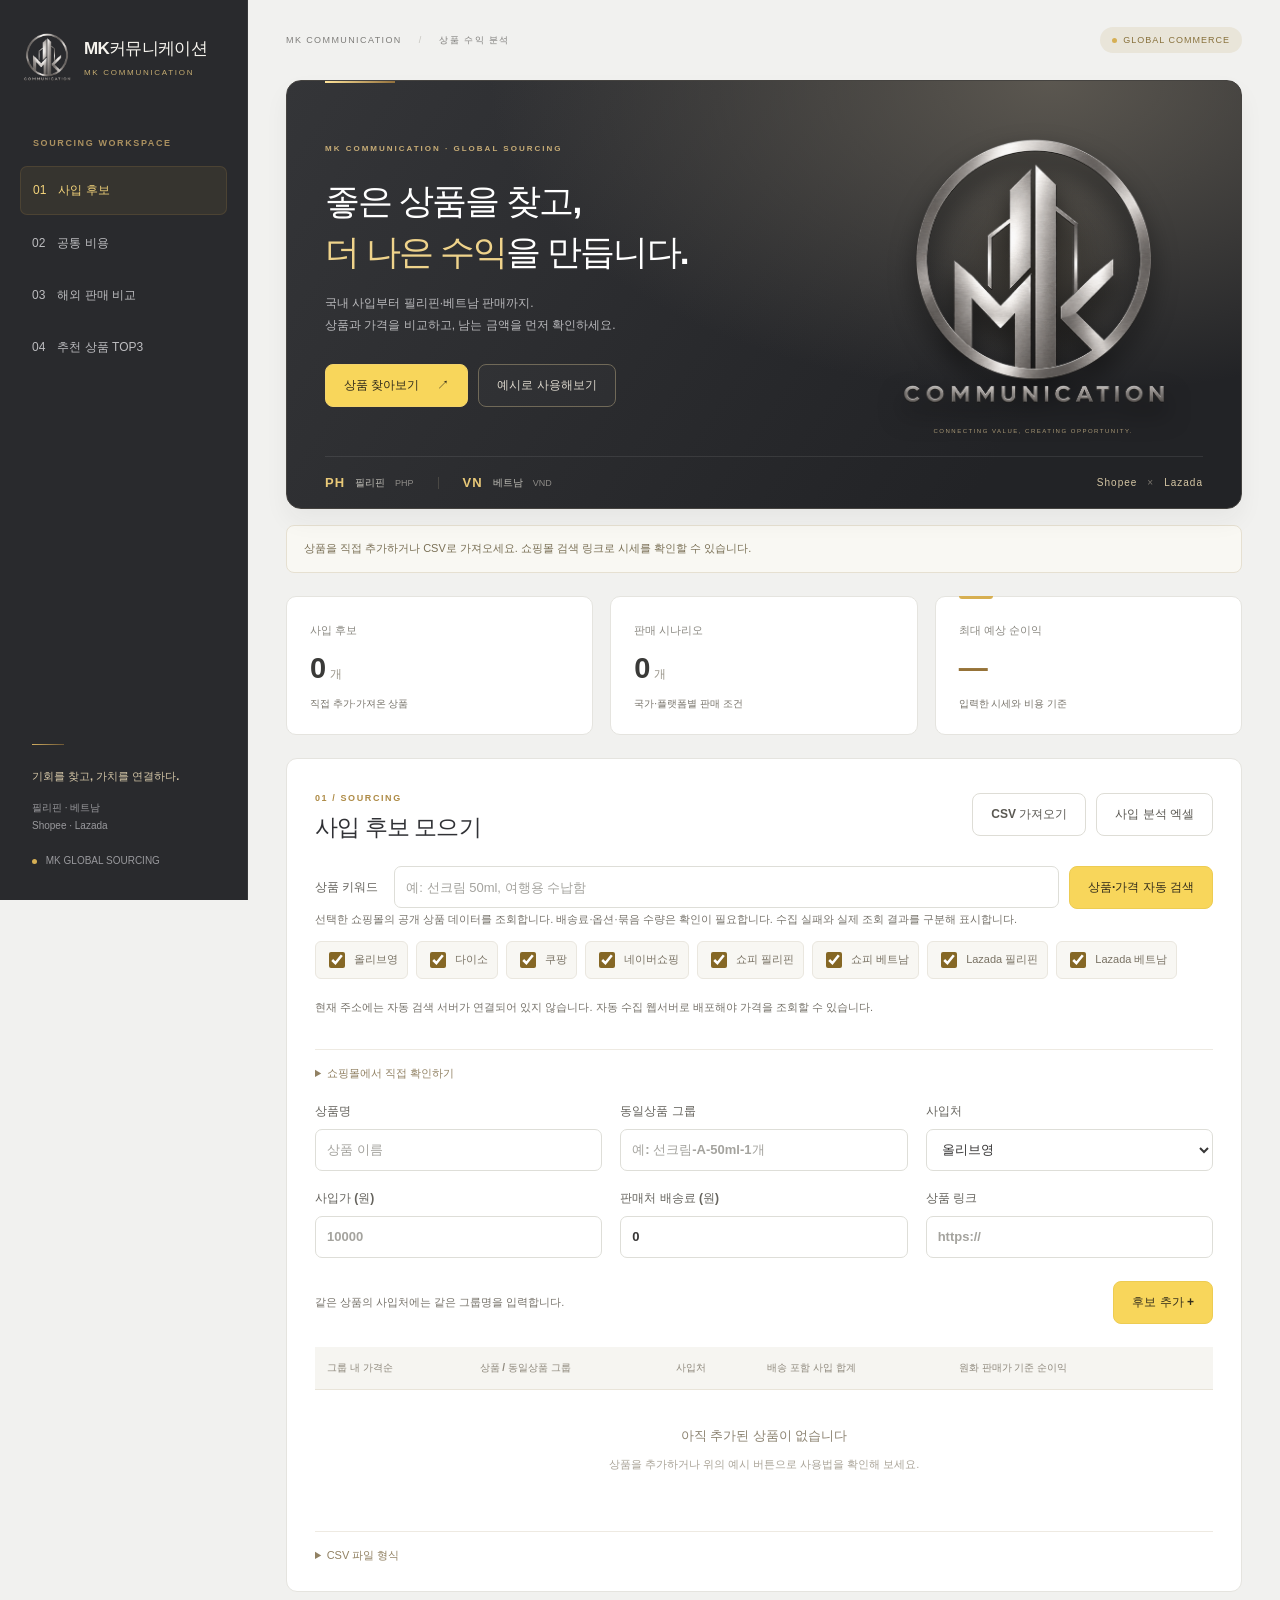
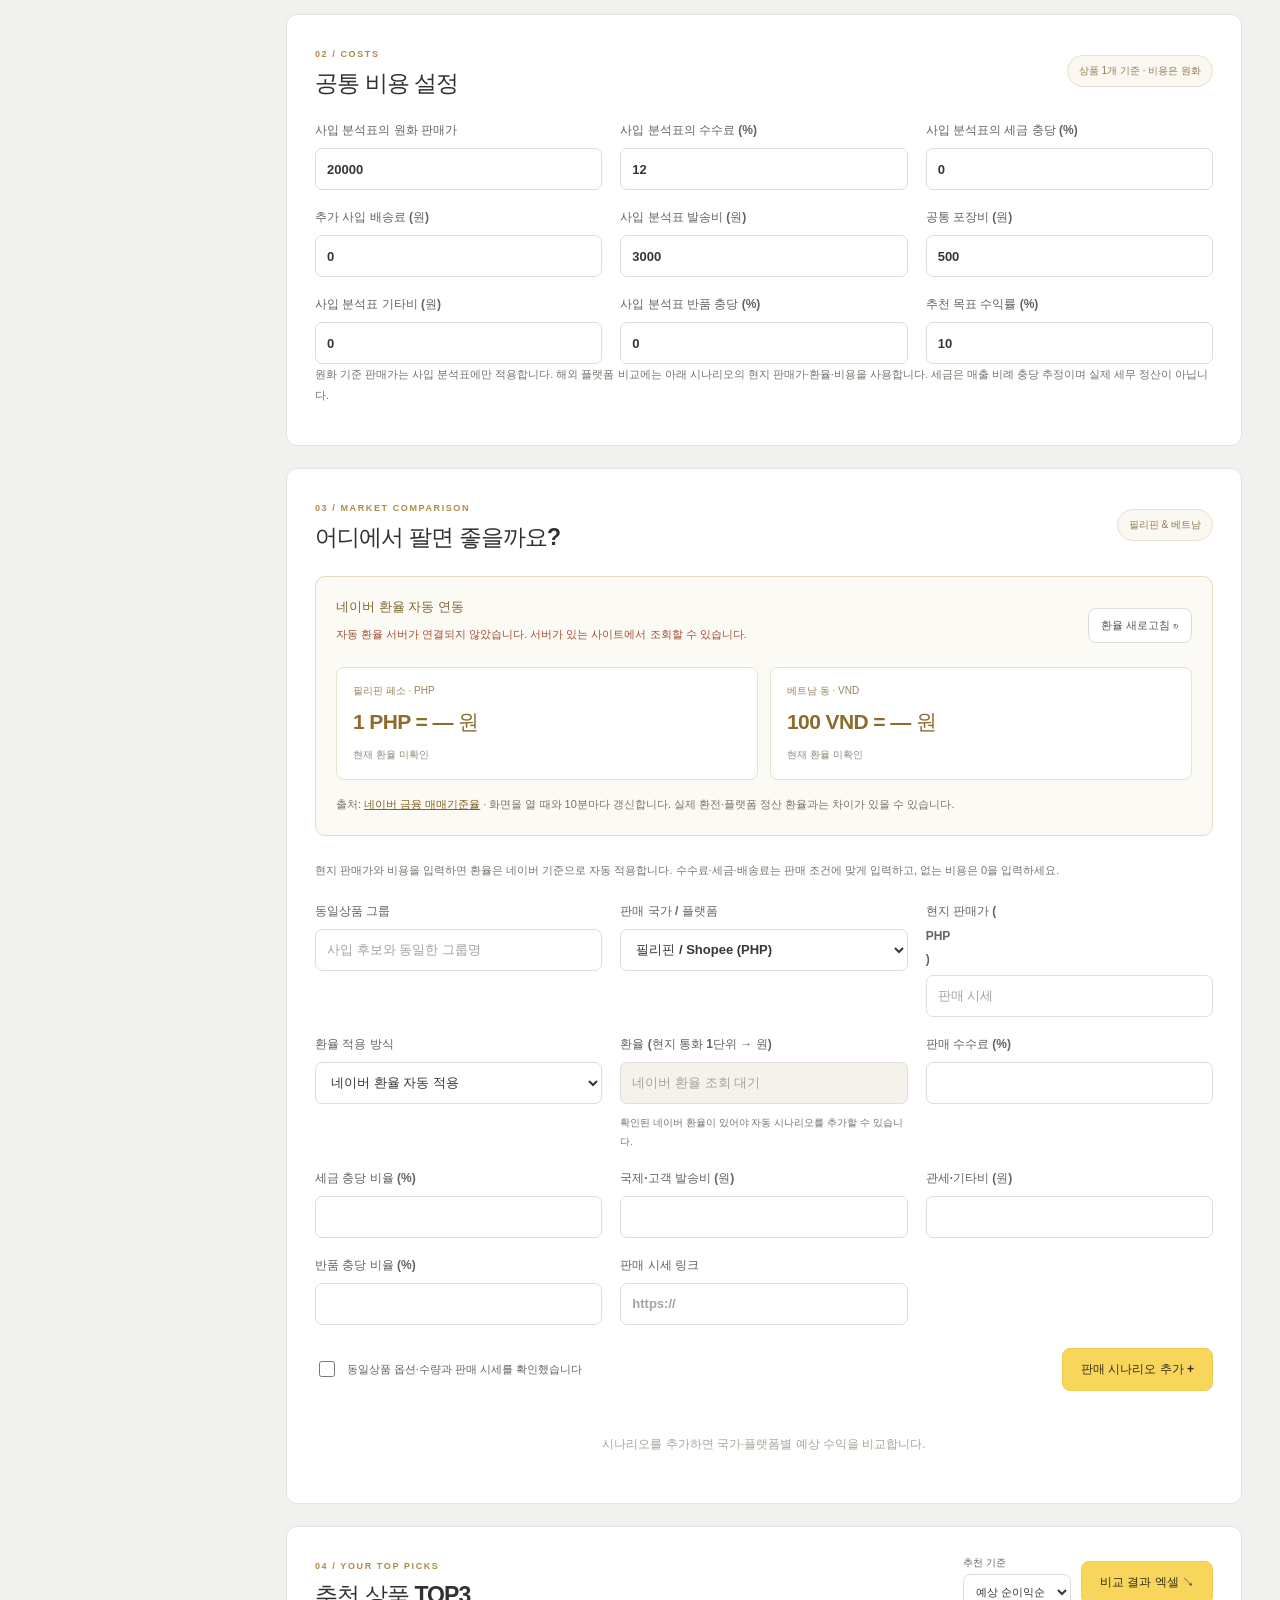
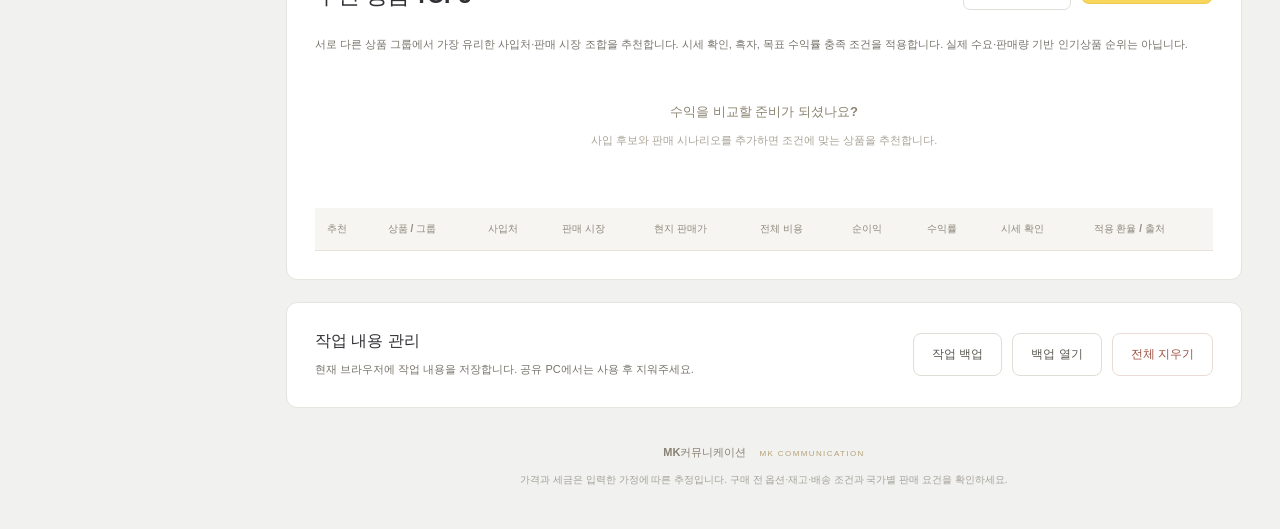
==== commit 1144e036: "Publish Naver exchange-rate integration and automatic profit recalculation" ====
--- a/index.html
+++ b/index.html
@@ -10,6 +10,7 @@
   <link rel="stylesheet" href="styles.css">
   <script defer src="core.js"></script>
   <script defer src="xlsx.js"></script>
+  <script defer src="fx.js"></script>
   <script defer src="config.js"></script>
   <script defer src="site.js"></script>
 </head>
@@ -47,12 +48,14 @@
 
   <section id="costs" class="panel"><div class="section-head"><div><span class="step">02 / COSTS</span><h2>공통 비용 설정</h2></div><span class="tag">상품 1개 기준 · 비용은 원화</span></div><div id="common-fields" class="fields"></div><p class="hint">원화 기준 판매가는 사입 분석표에만 적용합니다. 해외 플랫폼 비교에는 아래 시나리오의 현지 판매가·환율·비용을 사용합니다. 세금은 매출 비례 충당 추정이며 실제 세무 정산이 아닙니다.</p></section>
 
-  <section id="markets" class="panel"><div class="section-head"><div><span class="step">03 / MARKET COMPARISON</span><h2>어디에서 팔면 좋을까요?</h2></div><span class="tag">필리핀 & 베트남</span></div><p class="hint">상품별로 판매 시장을 추가하세요. 현지 판매가·환율·수수료는 직접 확인한 값을 입력합니다. 해당 비용이 없다면 0을 입력하세요.</p>
-    <form id="offer-form"><div class="fields"><label>동일상품 그룹 <input id="offer-group" required maxlength="100" list="groups" placeholder="사입 후보와 동일한 그룹명"></label><label>판매 국가 / 플랫폼 <select id="offer-market"></select></label><label>현지 판매가 (<span id="currency-label">PHP</span>) <input id="offer-sale_price" required type="number" min="0" step="any" placeholder="판매 시세"></label><label>환율 (현지 통화 1단위 → 원) <input id="offer-exchange_rate" required type="number" min="0.000000001" step="any" placeholder="확인한 환율"></label><label>판매 수수료 (%) <input id="offer-fee_pct" required type="number" min="0" max="100" step="any"></label><label>세금 충당 비율 (%) <input id="offer-tax_pct" required type="number" min="0" max="100" step="any"></label><label>국제·고객 발송비 (원) <input id="offer-outbound_shipping" required type="number" min="0" step="any"></label><label>관세·기타비 (원) <input id="offer-other_cost" required type="number" min="0" step="any"></label><label>반품 충당 비율 (%) <input id="offer-refund_pct" required type="number" min="0" max="100" step="any"></label><label>판매 시세 링크 <input id="offer-sale_url" type="url" placeholder="https://"></label></div><div class="form-end"><label class="checkbox"><input id="offer-confirmed" type="checkbox"> 동일상품 옵션·수량과 판매 시세를 확인했습니다</label><button type="submit">판매 시나리오 추가 +</button></div></form>
+  <section id="markets" class="panel"><div class="section-head"><div><span class="step">03 / MARKET COMPARISON</span><h2>어디에서 팔면 좋을까요?</h2></div><span class="tag">필리핀 & 베트남</span></div>
+    <div class="fx-panel"><div class="fx-heading"><div><strong>네이버 환율 자동 연동</strong><p id="fx-status" class="hint" role="status">환율 연결을 준비하고 있습니다.</p></div><button id="fx-refresh" class="secondary" type="button">환율 새로고침 ↻</button></div><div class="fx-cards"><div><span>필리핀 페소 · PHP</span><strong id="fx-php-value">1 PHP = — 원</strong><small id="fx-php-time">조회 대기</small></div><div><span>베트남 동 · VND</span><strong id="fx-vnd-value">100 VND = — 원</strong><small id="fx-vnd-time">계산에는 1 VND당 원화 환율을 적용합니다.</small></div></div><p class="hint">출처: <a href="https://finance.naver.com/marketindex/exchangeList.naver" target="_blank" rel="noopener noreferrer">네이버 금융 매매기준율</a> · 화면을 열 때와 10분마다 갱신합니다. 실제 환전·플랫폼 정산 환율과는 차이가 있을 수 있습니다.</p></div>
+    <p class="hint">현지 판매가와 비용을 입력하면 환율은 네이버 기준으로 자동 적용합니다. 수수료·세금·배송료는 판매 조건에 맞게 입력하고, 없는 비용은 0을 입력하세요.</p>
+    <form id="offer-form"><div class="fields"><label>동일상품 그룹 <input id="offer-group" required maxlength="100" list="groups" placeholder="사입 후보와 동일한 그룹명"></label><label>판매 국가 / 플랫폼 <select id="offer-market"></select></label><label>현지 판매가 (<span id="currency-label">PHP</span>) <input id="offer-sale_price" required type="number" min="0" step="any" placeholder="판매 시세"></label><label>환율 적용 방식 <select id="fx-mode"><option value="naver">네이버 환율 자동 적용</option><option value="manual">환율 직접 입력</option></select></label><label>환율 (현지 통화 1단위 → 원) <input id="offer-exchange_rate" required readonly type="number" min="0.000000001" step="any" placeholder="네이버 환율 조회 대기"><small id="fx-input-note" class="hint"></small></label><label>판매 수수료 (%) <input id="offer-fee_pct" required type="number" min="0" max="100" step="any"></label><label>세금 충당 비율 (%) <input id="offer-tax_pct" required type="number" min="0" max="100" step="any"></label><label>국제·고객 발송비 (원) <input id="offer-outbound_shipping" required type="number" min="0" step="any"></label><label>관세·기타비 (원) <input id="offer-other_cost" required type="number" min="0" step="any"></label><label>반품 충당 비율 (%) <input id="offer-refund_pct" required type="number" min="0" max="100" step="any"></label><label>판매 시세 링크 <input id="offer-sale_url" type="url" placeholder="https://"></label></div><div class="form-end"><label class="checkbox"><input id="offer-confirmed" type="checkbox"> 동일상품 옵션·수량과 판매 시세를 확인했습니다</label><button type="submit">판매 시나리오 추가 +</button></div></form>
     <div id="offer-list" class="offer-list"></div><div id="offers-empty" class="empty small-empty">시나리오를 추가하면 국가·플랫폼별 예상 수익을 비교합니다.</div>
   </section>
 
-  <section id="recommendations" class="panel"><div class="section-head"><div><span class="step">04 / YOUR TOP PICKS</span><h2>추천 상품 TOP3</h2></div><div class="actions"><label class="compact-label">추천 기준<select id="metric"><option value="profit">예상 순이익순</option><option value="roi_pct">예상 수익률순</option></select></label><button id="comparison-export">비교 결과 엑셀 ↘</button></div></div><p class="hint">서로 다른 상품 그룹에서 가장 유리한 사입처·판매 시장 조합을 추천합니다. 시세 확인, 흑자, 목표 수익률 충족 조건을 적용합니다. 실제 수요·판매량 기반 인기상품 순위는 아닙니다.</p><div id="top3" class="top3"></div><div id="recommendations-empty" class="empty"><strong>수익을 비교할 준비가 되셨나요?</strong><p>사입 후보와 판매 시나리오를 추가하면 조건에 맞는 상품을 최대 3개 추천합니다.</p></div><p id="compare-note" class="hint" role="status"></p><div class="table-wrap"><table><thead><tr><th>추천</th><th>상품 / 그룹</th><th>사입처</th><th>판매 시장</th><th>현지 판매가</th><th>전체 비용</th><th>순이익</th><th>수익률</th><th>시세 확인</th></tr></thead><tbody id="comparison-results"></tbody></table></div></section>
+  <section id="recommendations" class="panel"><div class="section-head"><div><span class="step">04 / YOUR TOP PICKS</span><h2>추천 상품 TOP3</h2></div><div class="actions"><label class="compact-label">추천 기준<select id="metric"><option value="profit">예상 순이익순</option><option value="roi_pct">예상 수익률순</option></select></label><button id="comparison-export">비교 결과 엑셀 ↘</button></div></div><p class="hint">서로 다른 상품 그룹에서 가장 유리한 사입처·판매 시장 조합을 추천합니다. 시세 확인, 흑자, 목표 수익률 충족 조건을 적용합니다. 실제 수요·판매량 기반 인기상품 순위는 아닙니다.</p><div id="top3" class="top3"></div><div id="recommendations-empty" class="empty"><strong>수익을 비교할 준비가 되셨나요?</strong><p>사입 후보와 판매 시나리오를 추가하면 조건에 맞는 상품을 최대 3개 추천합니다.</p></div><p id="compare-note" class="hint" role="status"></p><div class="table-wrap"><table><thead><tr><th>추천</th><th>상품 / 그룹</th><th>사입처</th><th>판매 시장</th><th>현지 판매가</th><th>전체 비용</th><th>순이익</th><th>수익률</th><th>시세 확인</th><th>적용 환율 / 출처</th></tr></thead><tbody id="comparison-results"></tbody></table></div></section>
 
   <section class="panel data-panel"><div><h3>작업 내용 관리</h3><p class="hint" id="storage-note">현재 브라우저에 작업 내용을 저장합니다. 공유 PC에서는 사용 후 지워주세요.</p></div><div class="actions"><button id="backup" class="secondary">작업 백업</button><label class="button secondary file-button" for="restore-file">백업 열기<input id="restore-file" type="file" accept=".json,application/json"></label><button id="clear" class="danger">전체 지우기</button></div></section>
   <footer><strong>MK커뮤니케이션 <span>MK COMMUNICATION</span></strong><p>가격과 세금은 입력한 가정에 따른 추정입니다. 구매 전 옵션·재고·배송 조건과 국가별 판매 요건을 확인하세요.</p></footer>
--- a/styles.css
+++ b/styles.css
@@ -10,3 +10,5 @@
 @media(max-width:760px){.sidebar{position:static;width:auto;padding:14px 16px 10px;border-right:0}.brand{margin:0;font-size:16px;gap:10px}.brand-icon{width:47px;height:47px}.brand small{margin-top:5px;font-size:7px}.nav-label,.sidebar-note{display:none}nav{display:flex;overflow-x:auto;gap:6px;margin-top:12px;scrollbar-width:thin;scrollbar-color:#8b7548 transparent}nav a{padding:9px 10px;font-size:10px;white-space:nowrap;margin:0;flex-shrink:0}main{margin-left:0;padding:0 14px 20px}header{height:60px}.breadcrumb{font-size:8px;letter-spacing:.6px}.breadcrumb span{margin:0 6px}.status-pill{font-size:7px;letter-spacing:.3px;padding:7px 8px}.status-pill .dot{display:none}.hero{grid-template-columns:1fr;padding:27px 24px 0;border-radius:12px}.hero::before{left:24px;width:48px}.hero-copy{padding-bottom:8px}.eyebrow{font-size:6px;letter-spacing:1.6px}.hero h1{font-size:29px;line-height:1.5;margin:16px 0;letter-spacing:-1.8px}.hero p{font-size:10px;margin-bottom:22px}.hero button,.hero .button{font-size:10px;padding:11px 14px}.hero-brand{display:block;padding:0;margin:0 0 14px}.logo-stage{width:150px}.hero-signature{font-size:5px;letter-spacing:1px;margin-top:-5px}.hero-markets{padding:14px 0;gap:14px;font-size:9px}.hero-markets>span{gap:5px}.hero-markets b{font-size:11px}.hero-markets small{font-size:8px}.hero-markets .market-platforms{font-size:8px;letter-spacing:0}.stats{gap:7px;margin:17px 0}.stats>div{padding:16px 10px}.stats>div:last-child::before{left:11px;width:25px}.stats span{font-size:9px}.stats strong{font-size:20px;margin:12px 0 6px}.stats>div>small{font-size:8px}.stats strong small{font-size:10px}.panel{padding:20px 15px;border-radius:10px}.section-head{flex-direction:column;align-items:flex-start;gap:14px}h2{font-size:21px}.search-row{flex-wrap:wrap}.search-label{width:100%;font-size:11px}.search-row input{min-width:110px}.search-row button{padding:11px;font-size:11px}.fields{gap:15px 12px}label{font-size:11px}input,select{font-size:12px;padding:10px}.form-end{align-items:flex-start;flex-direction:column;gap:13px}.form-end button{align-self:flex-end}.top3{grid-template-columns:1fr}.pick{display:grid;grid-template-columns:1fr auto;column-gap:10px}.pick .rank{grid-column:1/-1}.pick h3{grid-column:1}.pick p{grid-column:1;margin-bottom:0}.pick strong{grid-column:2;grid-row:2;align-self:center}.pick>small{grid-column:2;grid-row:3;text-align:right}.data-panel{flex-direction:column;align-items:flex-start}.offer-item{font-size:11px}.offer-item strong{font-size:12px}.checkbox{font-size:10px}.notice{font-size:11px}footer{padding:5px 8px 10px}footer strong span{display:block;margin:6px 0 0}footer p{font-size:9px}}
 @media(max-width:360px){.hero h1{font-size:25px}.hero .actions{gap:6px}.hero button,.hero .button{padding:10px}.hero-markets .market-platforms{display:none}}
 @media(prefers-reduced-motion:reduce){html{scroll-behavior:auto}button,.button{transition:none}}
+.fx-panel{border:1px solid #e6dac0;border-radius:10px;background:#fcfaf4;padding:20px;margin-bottom:24px}.fx-heading{display:flex;align-items:center;justify-content:space-between;gap:16px}.fx-heading strong{font-size:13px;color:#80652f}.fx-heading p{margin:8px 0}.fx-heading button{font-size:11px;padding:9px 12px}.fx-cards{display:grid;grid-template-columns:repeat(2,minmax(0,1fr));gap:12px;margin:14px 0}.fx-cards>div{background:#fff;border:1px solid #e8e0d1;padding:16px;border-radius:8px}.fx-cards span{display:block;font-size:10px;color:#97825a}.fx-cards strong{display:block;font-size:21px;color:#8c6b2d;margin:10px 0;letter-spacing:-.6px}.fx-cards small{display:block;font-size:10px;color:#8e887b;line-height:1.7}.fx-panel>.hint{margin-bottom:0}input[readonly]{background:#f4f2eb;color:#856b35}#fx-input-note{margin-top:0;font-size:10px}#fx-status.error{color:#a54d32}
+@media(max-width:760px){.fx-panel{padding:15px}.fx-heading{align-items:flex-start}.fx-heading strong{font-size:12px}.fx-heading button{font-size:10px;padding:8px}.fx-cards{gap:8px}.fx-cards>div{padding:12px}.fx-cards strong{font-size:16px}.fx-cards small{font-size:9px}}
